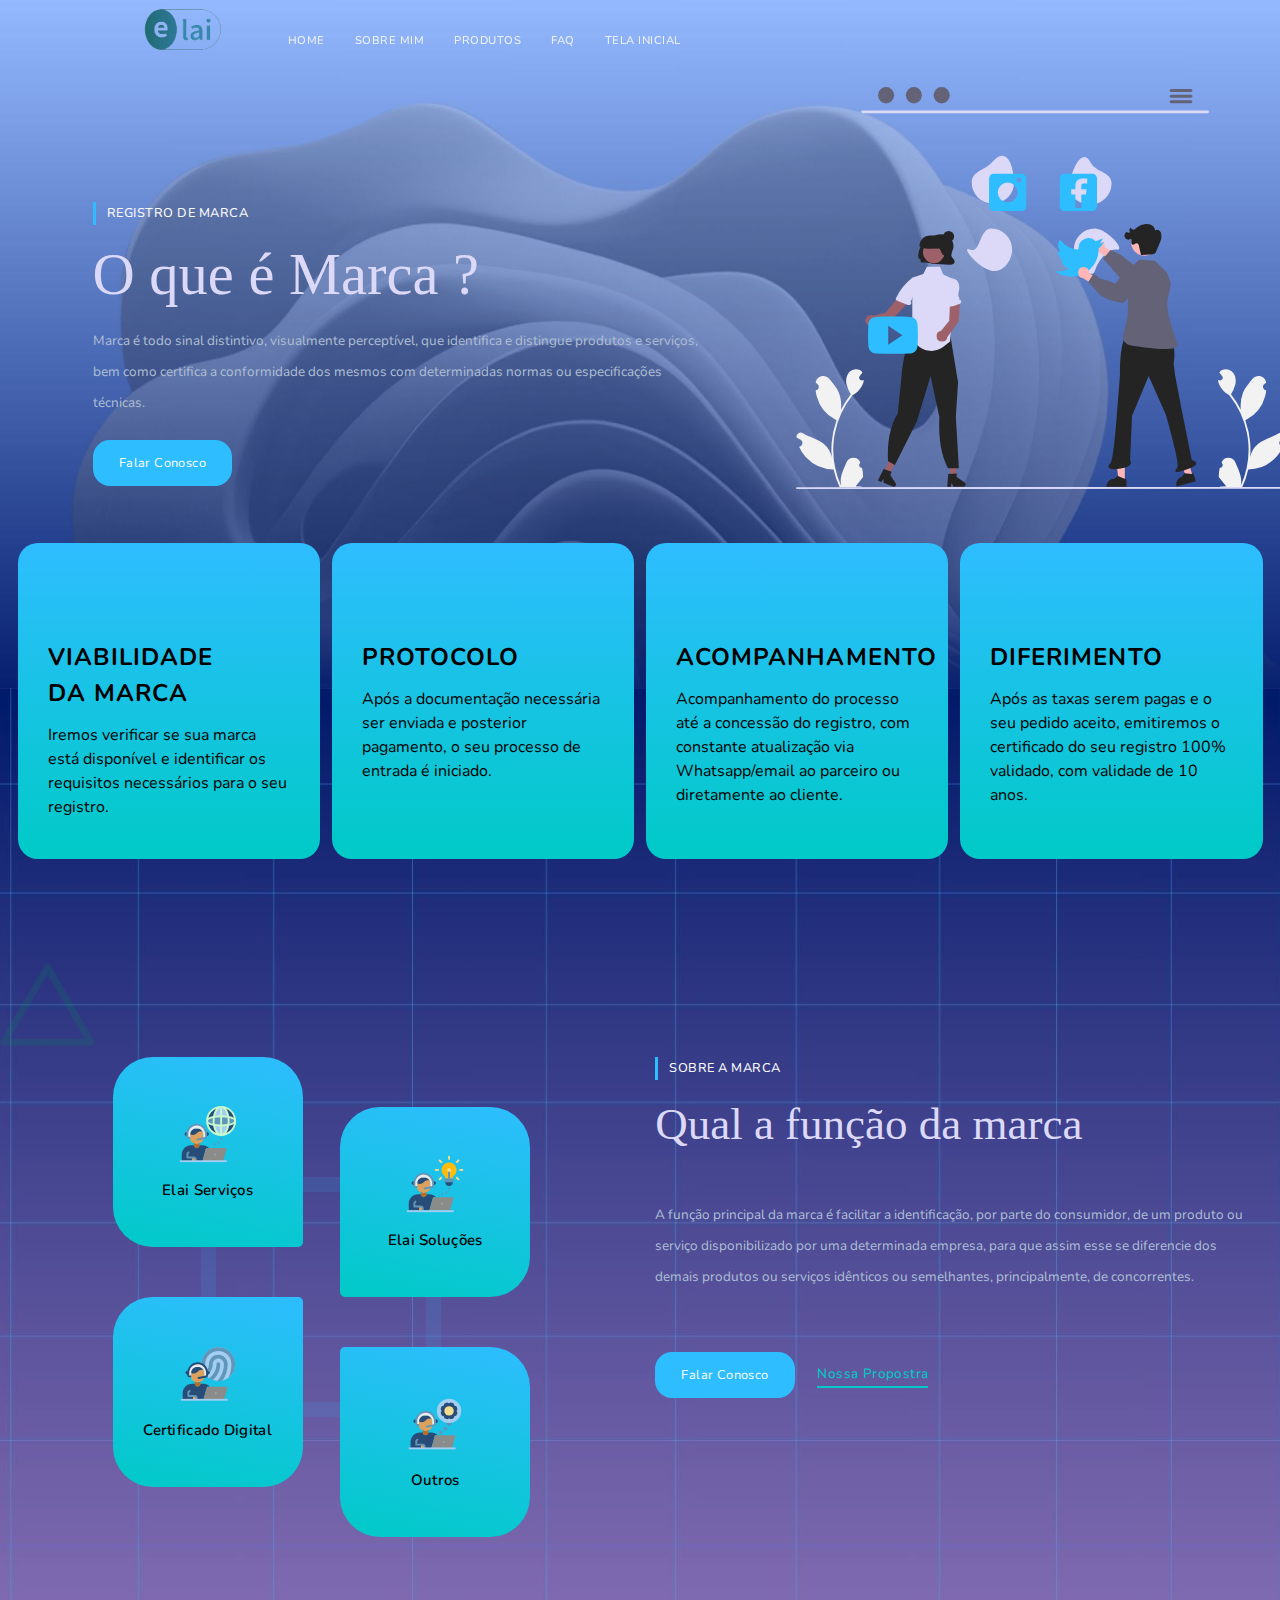
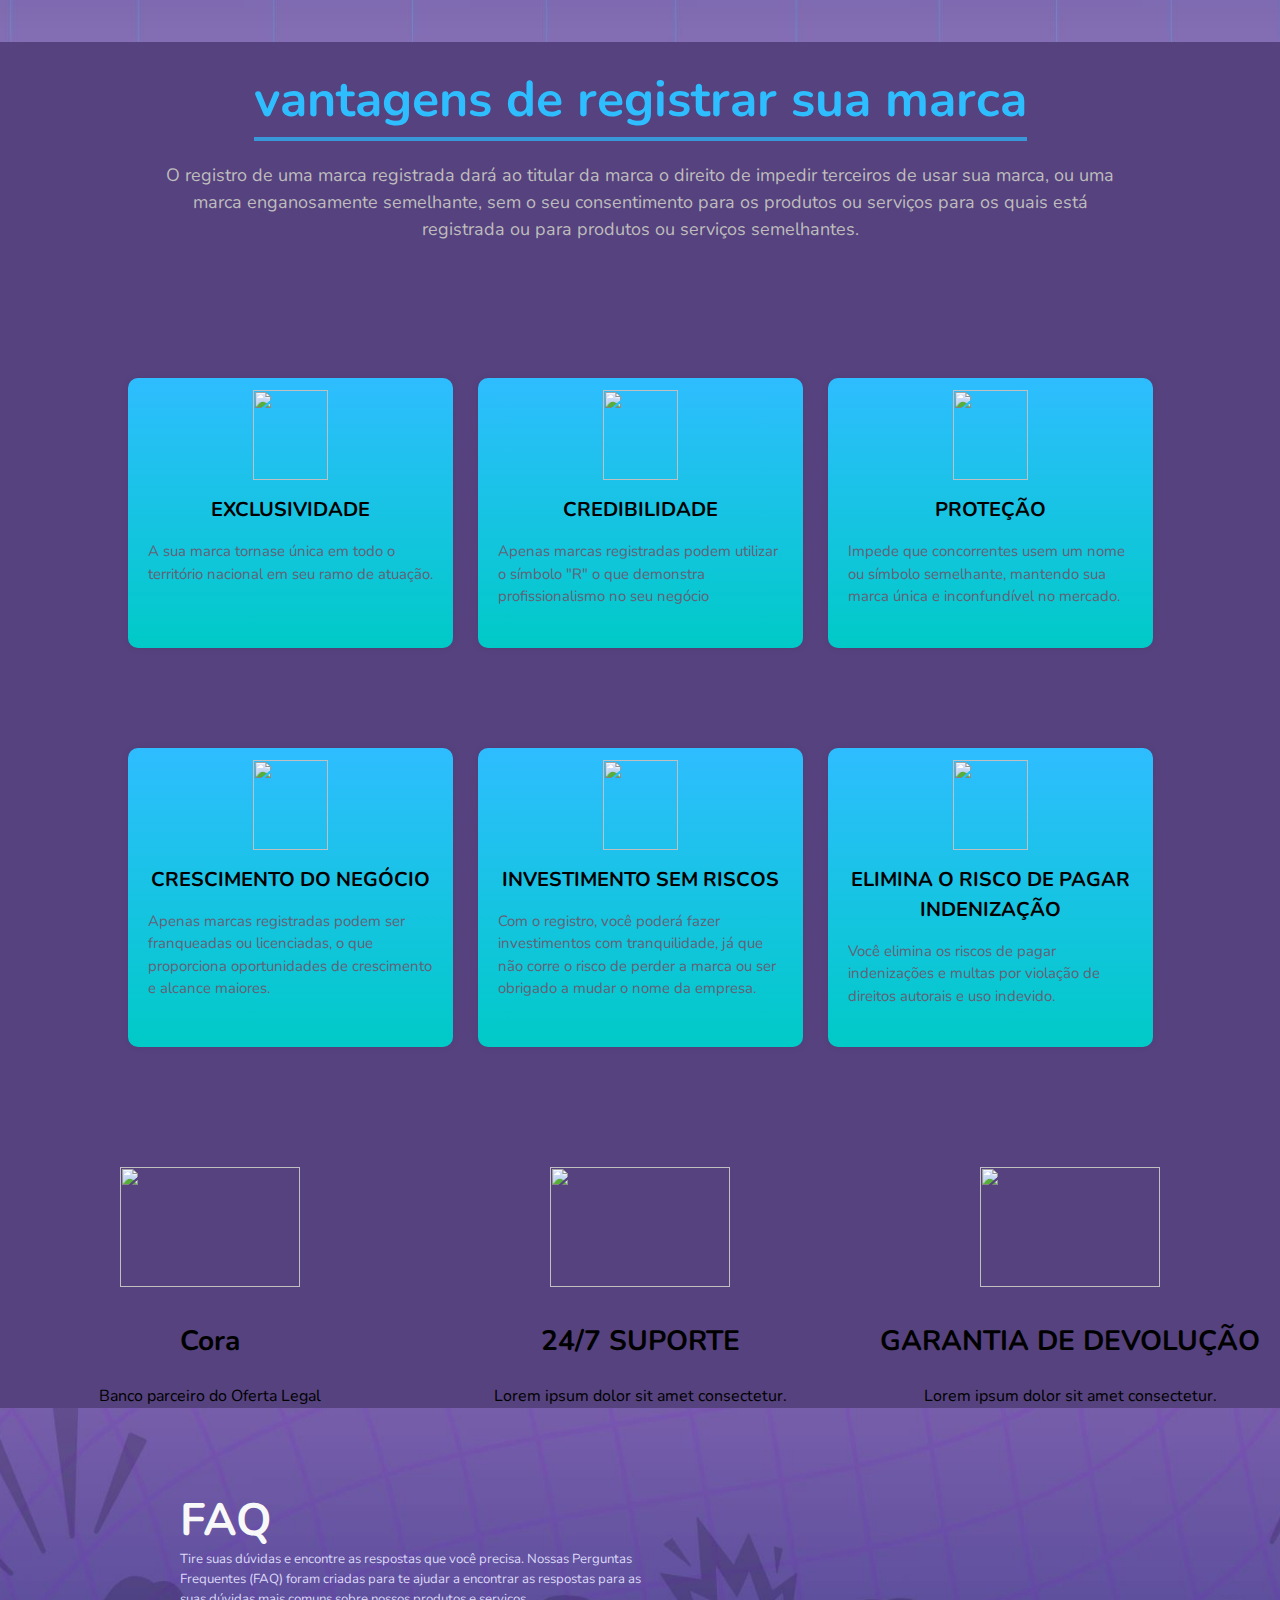
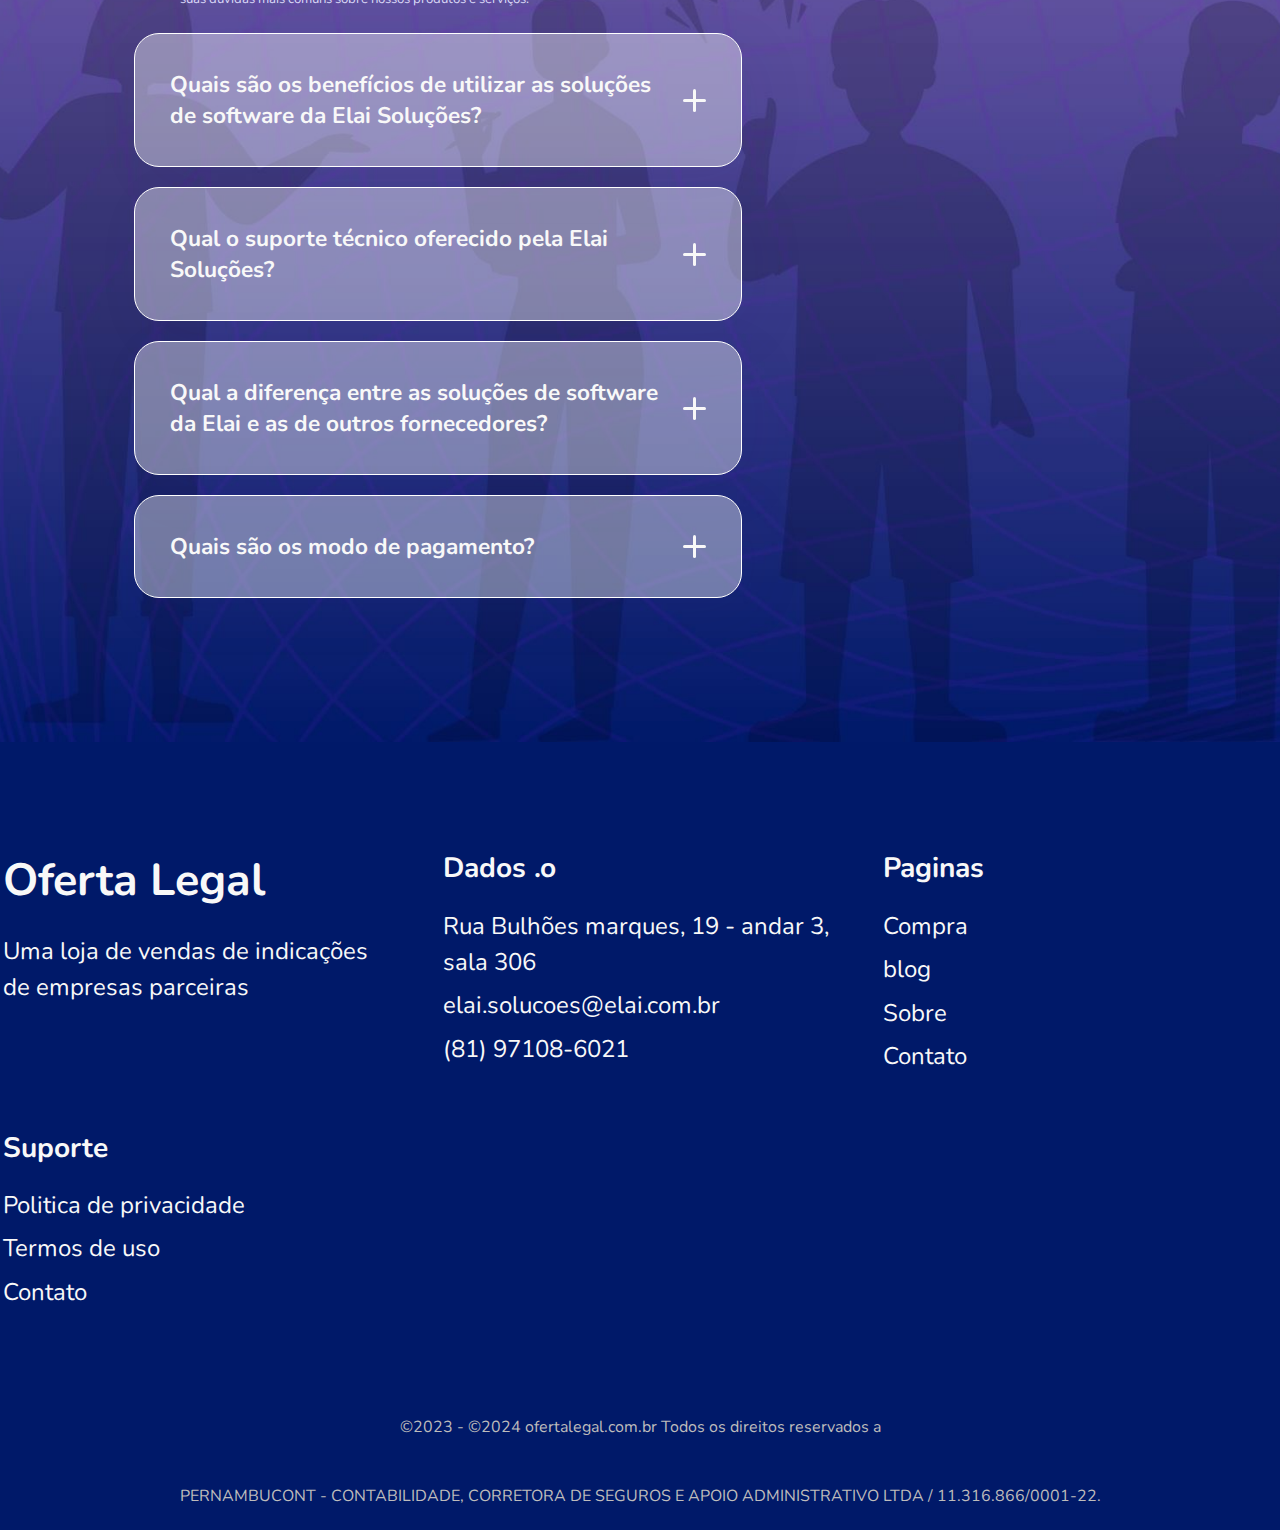
==== page/registroDeMarca.html @ df59f490 "atualizada dia 26/09/2024" ====
<!DOCTYPE html>
<html lang="en">
<head>
    <meta charset="UTF-8">
    <meta name="viewport" content="width=device-width, initial-scale=1.0">
    <title>elai soluções</title>
    <link rel="stylesheet" href="../css/swiper-bundle.min.css">
    <link rel="stylesheet" href="../css/styleGeralService.css">
    <link rel="stylesheet" href="../css/style.css">
    <script src="https://unpkg.com/scrollreveal@4.0.0/dist/scrollreveal.min.js"></script>
    <link rel="stylesheet" href="https://cdn.jsdelivr.net/npm/bootstrap-icons@1.11.3/font/bootstrap-icons.min.css">
</head>
<body>
    <div class="overlay"></div>
    <header id="header">
        <nav class="container-header">
            <a href="#">
                <img src="../img/logo/Elai.png" alt="" width="90px">
                </a>
            <div class="links">
                <ul class="menu">
                    <li>
                        <a href="#home" class="nav-link tracking-in-contract-bck">home</a>
                    </li>
                    <li>
                        <a href="#about" class="nav-link tracking-in-contract-bck">Sobre mim</a>
                    </li>
                    <li>
                        <a href="#produto" class="nav-link tracking-in-contract-bck">Produtos</a>
                    </li>
                    <li>
                        <a href="#faq" class="nav-link tracking-in-contract-bck">FAQ</a>
                    </li>
                    <li>
                        <a href="index.html" class="nav-link tracking-in-contract-bck">Tela inicial</a>
                    </li>
                    <!--<li>-->
                    <!--    <a href="#contact" class="nav-link tracking-in-contract-bck">Contato</a>-->
                    <!--</li>-->
                    <!--<li>-->
                    <!--    <a href="#subscription" class="nav-link tracking-in-contract-bck">Destaque</a>-->
                    <!--</li>-->
                    <!--<li>-->
                    <!--    <a href="#team" class="nav-link tracking-in-contract-bck">Nosso Time</a>-->
                    <!--</li>-->
                </ul>
            </div>
            <!-- <a href="#" class="logo-portifolio" id="logo2">Portifolio <span>Web</span></a>            -->
            <div class="hamburger">
                <div class="bar"></div>
                <div class="bar"></div>
            </div>
        </nav>
    </header>
    <!--home-->
    <section class="showcase-area" id="home">
        <div class="container-home">
            <div class="showcase-info" style="visibility: visible;">
                <h3 class="sub-heading">Registro de marca</h3>
                <h1 class="heading">O que é Marca ?</h1>
                    <p class="text">Marca é todo sinal distintivo, visualmente
                        perceptível, que identifica e distingue
                        produtos e serviços, bem como certifica a
                        conformidade dos mesmos com determinadas
                        normas ou especificações técnicas.
                    </p>
                <div class="cta">
                    <a href="ivici.com.br" class="btn">falar conosco</a>
                </div>    
            </div>
            <div class="showcase-image mark" style="visibility: visible;">
                <img src="../img/_svg/inicio-registrodemarca.svg" alt="">
            </div>
        </div>
    </section>
    <div class="bg">
        <!-- cards -->
        <section class="feature" id="home">
            <div class="container-general">
                <div class="flex">
                    <div class="header-card aos-init aos-animate" data-aos="fade-up">
                        <div>
                            <figure>
                                <img src="./img2/Images/icon/feature1.png" alt="">
                            </figure>
                            <h4>viabilidade da marca</h4>
                            <p>Iremos verificar se sua marca está disponível e
                                identificar os requisitos necessários para o seu
                                registro.
                            </p>
                        </div>
                    </div>
                    <div class="header-card aos-init aos-animate" data-aos="fade-down">
                        <div>
                            <figure>
                                <img class="figure_img1" src="./img2/Images/icon/feature2.png" alt="">
                            </figure>
                            <h4>Protocolo</h4>
                            <p>Após a documentação necessária ser enviada e
                                posterior pagamento, o seu processo de entrada é
                                iniciado.
                            </p>
                        </div>
                    </div>
                    <div class="header-card aos-init aos-animate" data-aos="fade-up">
                        <div>
                            <figure>
                                <img src="./img2/Images/icon/feature3.png" alt="">
                            </figure>
                            <h4>Acompanhamento</h4>
                            <p>Acompanhamento do processo até a concessão
                                do registro, com constante atualização via
                                Whatsapp/email ao parceiro ou diretamente ao
                                cliente.                                
                            </p>
                        </div>
                    </div>
                    <div class="header-card aos-init aos-animate" data-aos="fade-down">
                        <div>
                            <figure>
                                <img src="./img2/Images/icon/feature4.png" alt="">
                            </figure>
                            <h4>Diferimento</h4>
                            <p>Após as taxas serem pagas e o seu pedido aceito,
                                emitiremos o certificado do seu registro 100%
                                validado, com validade de 10 anos.
                            </p>
                        </div>
                    </div>
                </div>
            </div>
         </section>
        <!--About-->
        <section class="about-produto section" id="about">
            <img src="../img/background/triangle.png" class="shape triangle" alt="">
            <div class="container">
                <div class="about-grid">
                    <div class="about-card">
                        <img src="../img/_svg/elaiServices3.svg" class="icon" alt="">
                        
                        <h3>Elai Serviços</h3>
                    </div>
                    <div class="about-card">
    
                        <img src="../img/_svg/ElaiSolucoes.svg" class="icon" alt="">
                        <h3>Elai Soluções</h3>
                    </div>
                    <div class="about-card">
                        <img src="../img/_svg/certificadoDigital.svg" class="icon" alt="">
                        <h3>Certificado Digital</h3>
                    </div>
                    <div class="about-card">
                        <img src="../img/_svg/Outros.svg" class="icon" alt="">
                        <h3>Outros</h3>
                    </div>
                </div>
                <div class="about-info">
                    <h3 class="sub-heading">Sobre a Marca</h3>
                    <h1 class="heading">Qual a função da marca</h1>
                    <p class="text">A função principal da marca é facilitar a
                        identificação, por parte do consumidor, de um
                        produto ou serviço disponibilizado por uma
                        determinada empresa, para que assim esse se
                        diferencie dos demais produtos ou serviços
                        idênticos ou semelhantes, principalmente, de
                        concorrentes.
                    </p>
                    <div class="cta">
                        <a href="ivici.com.br" class="btn">falar conosco</a>
                        <a href="./assents/contratoVMPE.jpeg" download="" class="btn secondary-btn">Nossa propostra</a>
                    </div>  
                </div>
                </div>
        </section>
    </div>
    <section class="services" id="services">
        <div class="container-services">
            <div class="about-text">
                <h1>vantagens de registrar sua marca</h1>
                <p>O registro de uma marca registrada dará ao titular da marca 
                    o direito de impedir terceiros de usar sua marca, ou uma marca enganosamente semelhante,
                     sem o seu consentimento para os produtos ou serviços 
                     para os quais está registrada ou para produtos ou serviços semelhantes.
                </p>
            </div>
            <div class="gallery">
                <div class="card">
                    
                    <div class="card-content">
                        <img src="./img/chart-line.svg" alt="">
                        <h1>EXCLUSIVIDADE</h1>
                        <p>A sua marca tornase única em todo o
                            território nacional
                            em seu ramo de
                            atuação.
                        </p>
                    </div>
                </div>
                <div class="card">
                    <div class="card-content">
                        <img src="./img/bag.svg" alt="">
                        <h1>CREDIBILIDADE</h1>
                        <p>Apenas marcas
                            registradas podem
                            utilizar o símbolo "R"
                            o que demonstra
                            profissionalismo
                            no seu negócio
                        </p>
                    </div>
                </div>
                <div class="card">
                    <div class="card-content">
                        <img src="./img/book-open.svg" alt="">
                        <h1>PROTEÇÃO</h1>
                        <p>Impede que
                            concorrentes usem
                            um nome ou símbolo
                            semelhante,
                            mantendo sua
                            marca única e
                            inconfundível no
                            mercado.
                        </p>
                    </div>
                </div>
                <div class="card">
                    <div class="card-content">
                        <img src="./img/android.svg" alt="">
                        <h1>CRESCIMENTO DO
                            NEGÓCIO</h1>
                        <p>Apenas marcas
                            registradas podem
                            ser franqueadas ou
                            licenciadas, o que
                            proporciona
                            oportunidades de
                            crescimento e
                            alcance maiores.                            
                        </p>
                    </div>
                </div>
                <div class="card">
                    <div class="card-content">
                        <img src="./img/calculator.svg" alt="">
                        <h1>INVESTIMENTO
                            SEM RISCOS</h1>
                        <p>Com o registro, você
                            poderá fazer
                            investimentos com
                            tranquilidade, já que
                            não corre o risco de
                            perder a marca ou
                            ser obrigado a
                            mudar o nome da
                            empresa.
                        </p>
                    </div>
                </div>
                <div class="card">
                    <div class="card-content">
                        <img src="./img/chart-line.svg" alt="">
                        <h1>ELIMINA O RISCO DE
                            PAGAR INDENIZAÇÃO</h1>
                        <p>Você elimina os
                            riscos de pagar
                            indenizações e
                            multas por violação
                            de direitos autorais
                            e uso indevido.
                        </p>
                    </div>
                </div>
            </div>
        </div>
    </section>
    <section class="information">
        <div class="container information_container" style="visibility: visible;">
            <div class="information">
              <img src="public/img/cora2.png" alt="" class="information_img">
              <h3 class="information_title">Cora</h3>
              <p class="information_p">Banco parceiro do Oferta Legal</p>
            </div>
            <div class="information">
              <img src="public/img/svg/suporte.svg" alt="" class="information_img">
              <h3 class="information_title">24/7 SUPORTE</h3>
              <p class="information_p">Lorem ipsum dolor sit amet consectetur.</p>
            </div>
            <div class="information">
              <img src="public/img/svg/devolucao.svg" alt="" class="information_img">
              <h3 class="information_title">GARANTIA DE DEVOLUÇÃO</h3>
              <p class="information_p">Lorem ipsum dolor sit amet consectetur.</p>
            </div>
        </div>
    </section>
    <!-- faq -->
    <section id="faq">
        <!-- Heading -->
        <div class="faq-heading">
            <h3>FAQ</h3>  
                <p>Tire suas dúvidas e encontre as respostas que você precisa.
                Nossas Perguntas Frequentes (FAQ) foram criadas para te ajudar a 
                encontrar as respostas para as suas dúvidas mais comuns sobre nossos produtos e serviços.
            </p>
        </div>
        <!-- Container -->
        <div class="faq-content">
            <!-- faq -->
            <div class="faq-box-container">
                <div class="faq-box">
                    <div class="faq-box-question">
                            <h4> Quais são os benefícios de utilizar as soluções de software da Elai Soluções?</h4>
                            <span class="faq-box-icon"></span>
                    </div>
                    <div class="faq-box-answer">
                        <p>As soluções da Elai Soluções oferecem diversos benefícios para as empresas, como:<br>
                        <strong>Redução de custos: </strong>Economia de recursos e otimização do uso de materiais.<br>
                        <strong>Aumento da eficiência: </strong>Melhora no desempenho e na produtividade da equipe.<br>
                        <strong>Melhoria da experiência do cliente: </strong>Atendimento mais rápido e personalizado.
                        </p>
                    </div>
                </div>
                <div class="faq-box">
                    <div class="faq-box-question">
                            <h4>Qual o suporte técnico oferecido pela Elai Soluções?</h4>
                            <span class="faq-box-icon"></span>
                    </div>
                    <div class="faq-box-answer">
                        <p>A Elai Soluções oferece suporte técnico completo aos seus clientes, incluindo: <br>
                        <strong>Atendimento personalizado: </strong>Nossa equipe está à disposição para tirar
                        suas dúvidas<br>
                        <strong>Atualizações: </strong>Mantemos nossos atualizamos com as 
                        últimas tecnologias e correções de bugs.<br>
                        <strong>Treinamento: </strong>Oferecemos treinamentos a sua equipe para utilizar as 
                        soluções de forma eficiente.
                        </p>
                        <!-- <strong></strong>Manutenção preventiva: Realizamos manutenções periódicas para garantir o bom funcionamento das soluções. -->
                    </div>
                </div>
                <div class="faq-box">
                    <div class="faq-box-question">
                            <h4> Qual a diferença entre as soluções de software da Elai e as de outros fornecedores?</h4>
                            <span class="faq-box-icon"></span>
                    </div>
                    <div class="faq-box-answer">
                        <p>A Elai Soluções se destaca por oferecer soluções personalizadas
                        e altamente adaptáveis às necessidades específicas de cada cliente. 
                        Nossas soluções são desenvolvidas com base em tecnologias 
                        de ponta e com foco na experiência do usuário.
                        </p>
                    </div>
                </div>
                <div class="faq-box">
                    <div class="faq-box-question">
                            <h4>Quais são os modo de pagamento?</h4>
                            <span class="faq-box-icon"></span>
                    </div>
                    <div class="faq-box-answer">
                        <p>As seguintes opções de pagamento seguras e confiáveis estão disponíveis para sua conveniência: <br>
                        <strong>Pix: </strong>Pague com praticidade e segurança imediatamente. <br>
                        <strong>Boleto: </strong>Imprima o boleto e pague em qualquer banco ou casa lotérica. <br>
                        <strong>Cartão de crédito: </strong>Use os cartões para pagar suas compras
                        em até doze vezes.
                        </p>
                    </div>
                </div>
            </div>
            <div class="faq-img">
                <img alt="" src="./img/about/faq.svg">
            </div>
        </div>
    </section>
    <!-- footer -->
    <footer class="footer">
        <div class="container footer_container">
            <div class="footer_item">
            <a href="#" class="footer_logo">Oferta Legal</a>
            <div class="footer_p">
                Uma loja de vendas de indicações de empresas parceiras
            </div>
            </div>
            <div class="footer_item">
            <h3 class="footer_item_titl">Dados .o</h3>
            <ul class="footer_list">
                <li class="li footer_list_item">Rua Bulhões marques, 19 - andar 3, sala 306</li>
                <li class="li footer_list_item">elai.solucoes@elai.com.br</li>
                <li class="li footer_list_item">(81) 97108-6021</li>
            </ul>
            </div>
            <div class="footer_item">
            <h3 class="footer_item_titl">Paginas</h3>
            <ul class="footer_list">
                <li class="li footer_list_item">Compra</li>
                <li class="li footer_list_item">blog</li>
                <li class="li footer_list_item">Sobre</li>
                <li class="li footer_list_item">Contato</li>
            </ul>
            </div>
            <div class="footer_item">
            <h3 class="footer_item_titl">Suporte</h3>
            <ul class="footer_list">
                <li class="li footer_list_item">Politica de privacidade</li>
                <li class="li footer_list_item">Termos de uso</li>
                <li class="li footer_list_item">Contato</li>
            </ul>
            </div>
        </div>
        <div class="footer_bottom">
            <div class="container footer_bottom_container">
            <p class="footer_copy">
            &copy;2023 - &copy;2024 ofertalegal.com.br Todos os direitos reservados a
            </p>
            <p class="footer_copy">
            PERNAMBUCONT - CONTABILIDADE, CORRETORA DE SEGUROS E APOIO ADMINISTRATIVO LTDA / 11.316.866/0001-22.
            </p>
            </div>
        </div>
    </footer>
    <script src="https://cdnjs.cloudflare.com/ajax/libs/mixitup/3.3.1/mixitup.min.js"></script>
    <script src="https://cdnjs.cloudflare.com/ajax/libs/mixitup/3.3.1/mixitup.js"></script>
    <script src="../js/swiper-bundle.min.js"></script>
    <script src="../js/script.js"></script>
</body>
</html>
---- css/styleGeralService.css ----
/*-----------Showcase Area styling----------- */

.showcase-area{
    background-image: url("../img/background/3.1.jpg");
    background-size: cover;
    background-position: cover;
    background-repeat: no-repeat;
    /* display:grid;
    grid-template-columns: 1fr 1fr; */
}
.container-home{
    max-width: 75rem;
    margin: 0 auto;
    padding: 0rem 1rem;
}
.showcase-area {
    padding: 44px 0;
    width: 100%;
    overflow: hidden;
    position: relative;
}

.showcase-area .container-home{
    display: grid;
    grid-template-columns: 1fr 490px;
    height: calc(100vh - 120px);
    height: 600px;
    align-items: center;
}

.showcase-area .sub-heading{
    margin-bottom: 0.8rem;
}

.showcase-area .heading{
    font-size: 3.9rem;
}

.showcase-area .text{
    margin: 0.8rem 0;
}

.showcase-image{
   position: relative;
    width: 100%;
    min-height: calc(100% + 120px);
    margin-top: -200px;
}
.showcase-image.mark{
    min-height: calc(100% + 0px) !important;
    margin-top: -310px !important;
}
.showcase-image img{
    position: absolute;
    align-items: center;
    width: 100%;
    bottom: 0;
    left: 70%;
    transform: translateX(-50%);
}
/* <!-- ===== 1.3 Card section ===== --> */
.container-general {
    position: relative;
    max-width: 85rem;
    width: 100%;
    margin: 0 auto;
    padding: 0 1rem;
}
.feature{
    /* background-color: #001969; */
    margin-bottom: -1px;
    position: relative;
}
.feature .flex{
    --bs-gutter-x: 1.5rem;
    --bs-gutter-y: 0;
    display: flex;
    margin-top: calc(-1 * var(--bs-gutter-y));
    margin-right: calc(-.5 * var(--bs-gutter-x));
}
.header-card{
    margin-top: -145px;
    display: flex;
    flex: 0 0 auto;
    width: 25%;
    padding-right: calc(var(--bs-gutter-x) * .5);
    padding-left: calc(var(--bs-gutter-y) * .5);
}
.header-card div{
    border-radius: 20px;
    background: linear-gradient(0deg, var(--main-color-1) 0%, var(--main-color-2) 100%);
    color: var(--white-color);
    padding: 40px 30px;
    transition: all 0.4s ease;
}
.header-card div:hover{
    transform: scale(1.05);
    transition: all 0.4s ease;
}

.header-card .figure_img1{
    width: 53px;
}
.header-card img{
    width: 60px;
}
.header-card h4{
    width: 146px;
    letter-spacing: 1.1px;
    text-transform: uppercase;
    margin: 20px 0 12px 0;
}
 /*-----------About Section styling----------- */
.btn.secondary-btn{
    position: relative;
    background-color: transparent;
    color: var(--main-color-1);
    font-weight: 500;
    font-size:0.9rem;
    letter-spacing:  0.4px;
    border-bottom: 2.5px solid var(--main-color-1);
    border-radius: 0px;
    padding: 0.15rem 0;
    min-width: revert;
}
.btn.secondary-btn:hover{
    background: transparent !important;
}

.btn.secondary-btn::before{
    content: "";
    position: absolute;
    width: 0%;
    height: 2.5px;
    bottom: -2.5px;
    left: 0;
    background-color: var(--main-color-2);
    transition: 0.3s ease-in-out;
}

.btn.secondary-btn:hover::before{
    width: 100%;
}
.about-produto .container{
    display: grid;
    grid-template-columns: 1.05fr 1fr;
}
.about-produto .text {
    margin: 3rem 0 4rem;
}

.about-grid{
    display:grid;
    grid-template-columns: 190px 190px;
    grid-template-rows: 190px 190px;
    justify-content: center;
    column-gap: 2.5rem;
    row-gap: 100px;
    margin-right: 2rem;
    position: relative;
}
.about-card{
    /* background: linear-gradient(0deg, var(--main-color-1) 0%, var(--main-color-2) 100%); */
    background: linear-gradient(11deg, var(--main-color-1) 0.01%, var(--main-color-2) 100%);
    width: 100%;
    height: 100%;
    display: flex;
    flex-direction: column;
    align-items: center;
    justify-content: center;
    cursor: pointer;
    transition: 0.5s transform, 0.3s background-color;
    z-index: 2;
}

.about-card:nth-child(1){
    border-radius: 40px 40px 5px 40px;
}
.about-card:nth-child(2){
    margin-top: 50px;
    border-radius: 40px 40px 40px 5px;
}

.about-card:nth-child(3){
    margin-top: -50px;
    border-radius: 40px 5px 40px 40px;
}

.about-card:nth-child(4){
    border-radius: 5px 40px 40px 40px;
}

.about-card .icon{
    width: 60px;
    height:60px;
}

.about-card h3{
    color: var(--heading-color);
    font-weight: 600;
    font-size: 1rem;
    margin-top: 1rem;
    letter-spacing: 0.3px;
    transition:0.3s color;
}

.about-card:hover{
    transform: scale(1.1) ;
}

.about-grid::before{
    content: "";
    position: absolute;
    width: 210px;
    height: 210px;
    top: 50%;
    left: 50%;
    transform: translate(-50%, -50%) ;
    border: 15px solid var(--main-color-2);
    z-index: 1;
    opacity: 0.12;
}

.about .triangle{
    position: absolute;
    left: 90%;
    top: 27%;
    transform: translate(-50%,-50%);
}
/* produtos */

.container-product {
  max-width: 74rem;
  margin: 0 auto;
  padding: 0rem 1rem;
}
.portfolio-header{
  display: flex;
  align-items: flex-end;
  justify-content: space-between;
  margin-bottom: 4rem;
}

.portfolio-title{
  padding-bottom: 1rem;
}
.sub-heading.Portifolio{
  color: var(--colo-white-3);
}
.heading.Portifolio{
  color: var(--nav-after-color);
}
.filter-btn-servico{
  display: inline-block;
  color: var(--colo-white-3);
  background: none;
  outline: none;
  border: none;
  cursor: pointer;
  font-size: 0.85rem;
  font-weight: 600;
  letter-spacing: 0.4px;
  margin-left: 1.3rem;
  font-family: inherit;
  text-transform: uppercase;
  transition:0.3s color;
}

.filter-btn-servico.mixitup-control-active{
  color: var(--main-color-2);
}

.section_category_p {
  border-left: 1rem solid var(--main-color-1);
  padding-left: 1.5rem;
  margin-bottom: 1.5rem;
  color: var(--main-color-2);
  font-size: 1.3rem;
}
.section_header {
  display: flex;
  align-items: flex-end;
  margin-bottom: 4rem;
}
.section_title {
  color: var(--main-color-dark-1) !important;
  margin-right: 2rem;
  font-size: 2.6rem;
}
.card_rating_numbers{
    color: var(--main-color-dark-2);
}
#demo {
  font-size: 1.8rem;
}
.products {
  width: 100%;
  display: grid;
  grid-template-columns: repeat(auto-fit, minmax(14rem, 1fr));
  grid-gap: 2rem;
}
/* cards */
.card_container{
  background: var(--main-color-dark-1);
  padding: 1.5rem 1.5rem 0 1.5rem;
  border: 2px solid transparent;
  border-radius: 1rem;
  transition: .4s ease;
  cursor: pointer;
}
.card {
  display: block;
  margin-bottom: 5rem;
}
.card_top {
  width: 100%;
  height: 14rem;
  position: relative;
}
.card_img {
  width: 100%;
  height: 100%;
  background: var(--main-color-dark-2);
    border-radius: 1rem;
}
.card_tag {
    position: absolute;
    top: 1rem;
    left: 1rem;
    z-index: 9;
    background-color: var(--main-color-11);
    padding: 0.4rem 1rem;
    font-size: 1.2rem;
    font-weight: 600;
    color: var(--main-color-dark-1);
    border-radius: 0.5rem;
}
.card_top_icons {
  position: absolute;
  z-index: 9;
  top: 1rem;
  right: 1rem;
}
.card_top_icon {
  width: 3.4rem;
  height: 3.4rem;
  padding: 1rem;
  background-color: var(--main-color-dark-1);
  border-radius: 10rem;
}

.card_top_icon:hover{
  background-color: var(--main-color-2);
  color: var(--main-color-dark-1);
}
.card_body {
  margin-top: 1rem;
  text-align: left;
}
.card_title {
  color: var(--colo-white-3);
  font-size: 1.4rem;
  margin-bottom: 0px;
  width: 14rem;
  aspect-ratio: 1 / 0.45;
}
.card#elai-impostograma .card_title{
  font-size: 1.5rem !important; 
}
.card#elai-geoloca .card_title{
  font-size: 1.5rem !important; 
}
.card_price {
  color: var(--main-color-2);
  margin-bottom: 1rem;
}
.card_ratings {
  display: flex;
}
.add_to_cart {
  padding: .8rem 4.5rem;
    /* margin: .5rem; */
    background: var(--main-color-2);
    color: var(--main-color-dark-1);
    cursor: pointer;
    border-radius: 4px;
    border: none;
    outline: none;
    margin-top: 2rem;
}
.card_stars {
  margin-right: 1rem;
}
.container_btn {
  width: 100%;
  text-align: center;
}
.container_btn_a {
  background-color: var(--main-color-2);
  color: var(--main-color-dark-1);
  padding: 1rem 2rem;
  border-radius: 0.5rem;
  font-size: 1rem;
}
.w-6{
  width: 2rem;
  height: 2rem;
}

/*-------------Style Services---------------*/
.services{
    background-color: #55427e;
}
.container-services {
    position: relative;
    width: 100%;
    max-width: 75rem;
    padding: 0 1.5rem;
    margin: 0 auto;
}
.gallery{
    display: flex;
    justify-content: center;
    flex-wrap: wrap;
    gap: 25px;
    margin-top: 100px;
}
.card{
    width: 325px;
    background: linear-gradient(0deg, var(--main-color-1) 0%, var(--main-color-2) 100%);
    border-radius: 10px;
    box-shadow: 0 0 10px rgba(0,0,0,0.05);
    overflow: hidden;
    /* transition: transform 0.6s ease; */
}
.card.hide{
    display: none;
}
.card:hover{
    transform: translateY(-20px);
}
.card img{
    display: flex;
    width: 5rem;
    height: 10vh;
    margin: 0 auto;
    object-fit: cover;
}
.card-content{
    padding: 12px 20px 20px 20px;
}
.card-content h1{
    text-align: center;
    margin-top: 1rem;
    margin-bottom: 1rem;
    font-size: 20px;
}
.card-content p{
    font-size: 15px;
    color: var(--main-color-dark-1);
    margin-bottom: 20px;
}

.information{
    background: #55427e;
}
.information_container {
    width: 100%;
    display: grid;
    grid-template-columns: repeat(auto-fit, minmax(22rem, 1fr));
    grid-gap: 3rem;
    padding-top: 3rem !important;
  }
  .information {
    text-align: center;
  }
  .information img{
      width: 12rem;
      height: 8rem;
  }
  .information_title {
    margin: 1.5rem 0rem;
  }
 /*----------- 1000px Screens ----------- */

@media (max-width: 1000px) {
    .sub-heading{
        font-size: 0.75rem;
    }
    .heading{
        font-size: 2rem;
    }
    .showcase-area .heading {
        font-size: 2.7rem;
    }
     .text{
        font-size: 0.84rem;
        margin: 1.3rem 0;
    }
    .btn{
        padding: 0.8rem 1.6rem;
        font-size: 0.8rem;
        border-radius: 15px;
        min-width: 100px;
    }
    .showcase-area{
        padding: 100px 0;
    }

    .showcase-area .container-home{
        grid-template-columns: 1fr 400px;
        height: 450px;
    }
}

@media (max-width: 768px) {
    .triangle{
        width: 70px;
    }

    .dots{
        width: 65px;
    }

    .square{
        width: 55px;
    }
    .showcase-area .container-home{
        grid-template-columns:1fr;
        height:revert;
        justify-content:center;
        row-gap: 1rem;
    }
    
    .showcase-image{
        min-height:revert;
        height:100vw;
        max-height: 450px;
        max-width:450px;
        margin-top:0px;
        border-radius:40px;
    }
    
    .showcase-info{
        width:100%;
        margin-top:1rem;
    }
    
    .showcase-area .text{
        margin:0.2rem 0;
    }
    
    .showcase-area .circle {
        width:120px;
    }
    
    .showcase-area .square {
        left:80%;
        top:20%;
    }
    .about .container {
        grid-template-columns:1fr;
    }
    
    .about-grid{
          order:3; 
    }
    
    .heading br {
        display:none;
    }
    .about-produto .container {
        grid-template-columns: 1fr;
    }

    .about .text{
        margin:1rem 0 1.5rem;
    }
    
    .about-grid{
        grid-template-columns: 110px 110px;
        grid-template-rows: 110px 110px;
        margin:2.5rem 0 0 0;
        column-gap:2rem;
        row-gap:80px;
    }
    
    .icon{
        width:50px;
    }
    
    .about-card h3{
        font-size:0.8rem;
        margin-top:0.5rem;
    }
    .about-grid::before{
        width:150px;
        height:150px;
        border-width:10px;
    }
    
    .portfolio-title{
        padding-bottom:0;
    }
    
}

@media (max-width:500px) {
    .showcase-area .square {
        display:none;
    }
    
    .showcase-area .container-home{
        row-gap:4.5rem;
    }
    
    .showcase-area .heading{
        font-size:2.4rem;
    }
    .showcase-image img {
        left:50%;
    }
    .portfolio-header{
        flex-direction:column;
        justify-content:center;
        align-items:center;
    }
    
    .portfolio-title{
        display:flex;
        flex-direction:column;
        align-items:center;
    }
    
    .filter-btns{
        margin-top:1rem;
    }
}
---- css/style.css ----
@import url("https://fonts.googleapis.com/css2?family=Nunito:wght@300;400;500;600;700;800&family=Tilt+Neon&display=swap");
:root{
    --main-color-1: rgb(0, 202, 199);
  --main-color-2: rgb(46, 189, 255);
  --colo-primary-card: rgba(46, 189, 255, 0.699);
  --main-color-dark: #242425;
  --main-color-dark-1: #636277;
  --main-color-dark-2: #bebcbc;
  --bg-body:#ececf0;
  --bg-body-2: #e0e7e7;
  --bg-color-2: #e6efef;
  --bg-color-3: #dbd9f7;
  --colo-white-3: #f8f8f8;
  --nav-after-color: rgb(212 233 255);
  --text-color: #aebfd4;
}
@property --gradient-angle {
  syntax: "<angle>";
  initial-value: 0deg;
  inherits: false;
}

* {
  padding: 0;
  margin: 0;
  box-sizing: border-box;
  font-family: "Nunito", sans-serif;
}

html {
  font-size: 15px;
  scroll-behavior: smooth;
}
a {
  text-decoration: none;
}
ul {
  list-style: none;
}
p{
  font-size: 16px;
  color: var(--colo-card);
}
.service_p{
  color:var(--colo-dark-2);
}

::-webkit-scrollbar{
  width: .8rem;
}
::-webkit-scrollbar-track{
  background: var(--bg-color-3);
}
::-webkit-scrollbar-thumb{
background: var(--main-color-1);
}
body {
  background-color: var(--bg-body);
  color: var(--colo-dark-1);
  font-size: 1.6rem;
  line-height: 1.5;
  z-index: 1;
}
/* style geral */
.hamburger {
  display: none;
  padding: 1rem 0;
  height: 12px;
  width: 25px;
  box-sizing: content-box;
  cursor: pointer;
  position: relative;
}
.container{
  position: relative;
  width: 100%;
  max-width: 85rem;
  padding: 0 1rem;
  margin: 0 auto;
}
.section {
  position: relative;
  padding: 7rem 0;
}
.sub-heading{
  color: var(--colo-white-3);
  text-transform: uppercase;
  font-size: 0.85rem;
  letter-spacing: 0.5px;
  border-left: 3px solid  var(--main-color-2);
  padding: 0.13rem 0.75rem;
  margin-bottom: 1rem;
  font-weight: 500;
  transition:0.3s color;
}

.heading{
  color: var(--bg-color-3);
  font-size: 3rem;
  font-family: "Abril Fatface", cursive;
  font-weight: 400;
  line-height: 1.3;
  transition:0.3s color;
}
.hedding-team{
  text-align: center;
  color: var(--main-color-dark-2);
  text-transform: uppercase;
  margin-bottom: 3rem;
  font-size: 4rem;
  margin-top: 2rem;
}
.hedding-team span{
  color: var(--main-color-1);
  text-transform: uppercase;
}
.about-text{
  width: 90%;
  display: flex;
  justify-content: center;
  align-items: center;
  flex-direction: column;
  text-align: center;
  margin: 0 auto;
  padding-top: 20px;
}
.about-text h1{
  font-size: 50px;
  color: var(--main-color-2);
  margin-bottom: 25px;
  position: relative;
}
.about-text h1::after{
  content: "";
  position: absolute;
  width: 100%;
  height: 4px;
  display: block;
  margin: 0 auto;
  background-color: var(--colo-primary-card);
}
.about-text p{
  font-size: 18px;
  color: var(--main-color-dark-2);
  margin-bottom: 35px;
}
.text{
  color: var(--text-color);
  font-size: 0.9rem;
  margin: 2rem 0;
  line-height: 2.3;
  transition:0.3s color;
}
.form-input{
  display:inline-block;
  padding:0.9rem 1.5rem;
  background: var(--bg-color-3);
  border: 2px solid var(--bg-color-3);
  width:100%;
  border-radius:17px;
  font-family:inherit;
  font-size:0.85rem;
  font-weight:500;
  color:var(--main-color-dark-1);
  outline:none;
  transition:0.3s;
}
.form-input::placeholder{
  color:var(--text-color);    
}

.form-input:hover{
  filter:brightness(97%);
}
.form-input:valid,
form-input:focus{
  filter:brightness(100%);
  background:var(--bg-color-1);
  border-color:var(--main-color-1);
}

.triangle{
  width: 95px ;
  opacity: 0.18;
  filter: hue-rotate(260deg);
}

.dots{
  width: 112px;
  filter: hue-rotate(260deg);

}

.square{
  width: 70px;
  filter: hue-rotate(260deg);
  transition:0.3s opacity;
}
.btn {
  display: inline-block;
  padding: 0.9rem 1.75rem;
  border-radius: 17px;
  background-color: var(--main-color-2);
  color: #fff;
  font-size: 0.85rem;
  letter-spacing: 0.4px;
  min-width: 125px;
  text-align: center;
  text-transform: capitalize;
  border: none;
  outline: none;
  font-family: inherit;
  cursor: pointer;
  transition: 0.3s;
}

.btn:hover{
  background-color: var(--main-color-1);
}

.cta{
  margin-top: 1.5rem;
  display: flex;
  align-items: center;
}

.cta .btn{
  margin-right: 1.5rem;
}
/*-------------Style swiper---------------*/
.pagination-card .swiper-pagination-bullet {
  width: 15px !important;
  height: 15px !important;
}
.pagination-card .swiper-horizontal>.swiper-pagination-bullets .swiper-pagination-bullet, .swiper-pagination-horizontal.swiper-pagination-bullets .swiper-pagination-bullet {
  margin: 12px 0px 0px 8px !important;
}
.pagination-card .swiper-horizontal>.swiper-pagination-bullets, .swiper-pagination-bullets.swiper-pagination-horizontal, .swiper-pagination-custom, .swiper-pagination-fraction{
  display: inline-flex;
  justify-content: center;
}
.swiper-button-next, .swiper-button-prev{
  width: 60px !important;
  height: 60px !important;
  backdrop-filter: blur(10px);
  text-shadow: rgba(0, 0, 0, 0.1) 0px 5px 25px;
  box-shadow: rgba(0, 0, 0, 0.2) 0px 5px 25px;
  background: rgba(225, 255, 255, 0.1);
  border-radius: 50% !important;
}
.swiper-button-next:after, .swiper-button-prev:after{
  font-size: 30px !important;
  color: var(--main-color-2);
}
.swiper-pagination-fraction{
  color: var(--main-color-dark-1);
  font-size: 2rem;
}
/*-----------animation style text header----------------*/
.tracking-in-contract-bck {
  -webkit-animation: tracking-in-contract-bck 2s cubic-bezier(0.215, 0.610, 0.355, 1.000) both;
  animation: tracking-in-contract-bck 2s cubic-bezier(0.215, 0.610, 0.355, 1.000) both;
}
@-webkit-keyframes tracking-in-contract-bck {
  0% {
    letter-spacing: 1em;
    -webkit-transform: translateZ(400px);
    transform: translateZ(400px);
    opacity: 0;
  }
  40% {
      opacity: 0.6;
  }
  100% {
      -webkit-transform: translateZ(0);
      transform: translateZ(0);
      opacity: 1;
  }
}
@keyframes tracking-in-contract-bck {
  0% {
      letter-spacing: 1em;
      -webkit-transform: translateZ(400px);
      transform: translateZ(400px);
      opacity: 0;
  }
  40% {
      opacity: 0.6;
  }
  100% {
      -webkit-transform: translateZ(0);
      transform: translateZ(0);
      opacity: 1;
  }
}

/* header */
header{
  position: fixed;
  top:0;
  left: 0;
  width: 100%;
  z-index: 999;
  transition: 0.3s;
}
.container-header {
  position: relative;
  width: 100%;
  max-width: 70rem;
  padding: 0 1.5rem;
  margin: 0 auto;
}
header.active{
  background-color: var(--bg-color-transparent);
  box-shadow: 0 5px 18px 0.1px rgba(0,0,0,0.1);
  backdrop-filter: blur(15px);
}
nav.container-header{
  display: flex;
  align-items: center;
  flex-wrap: wrap;
}

header .logo{
  height: 120px;
  line-height: 120px;
}

header.scrolled .logo{
  height: 80px;
  line-height: 80px;
} 

.links{
  display: flex;
  justify-content: space-between;
  flex:1;
  padding-left: 3rem;
}

header nav{
  justify-content: space-between;
}
.links ul{
  display:flex;
  align-items: center;
  width:100%;
}

.nav-link{
  position: relative;
  display: inline-block;
  margin: 0 1rem;
  text-transform: uppercase;
  font-size: 0.75rem;
  letter-spacing: 0.5px;
  color: var(--colo-white-3);
  font-weight: 500;
  opacity: 0.9;
  transition: 0.3s;
}

.nav-link::after{
  content: "";
  position: absolute;
  width: 0;
  height:10px;
  border-radius: 5px;
  background-color: #9320ff;
  bottom: 0;
  left: 0px;
  z-index: -1;
  opacity: 0;
  transition: 0.3s;
}

.nav-link:hover, .nav-link.active{
  color:#dbd9f7;
}

.nav-link:hover::after, .nav-link.active::after{
  width:100%;
  opacity: 0.2;
}

.toggle-btn{
  color:var(--main-color-1);
  min-width:40px;
  height: 40px;
  background-color: var(--bg-color-2);
  border-radius: 50%;
  display: flex;
  align-items: center;
  justify-content: center;
  font-size: 1.1rem;
  cursor: pointer;
  box-shadow: 0 0 10px rgba(0,0,0,0.05);
  transition: 0.3s;
  margin-right: -6.5rem;
}

.toggle-btn:hover {
  filter: brightness(97%);
}
.hamburger{
  display:none;
  padding: 1rem 0;
  height: 12px;
  width: 25px;
  box-sizing: content-box;
  cursor: pointer;
  position: relative;
}

.hamburger .bar{
  width: 100%;
  height: 2px;
  background-color: var(--main-color-1);
  border-radius: 3px;
  position: absolute;
}

.hamburger .bar:first-child{
  top: 1rem;
  transition:top 0.2s 0.15s, transform 0.3s;
}

.hamburger .bar:last-child{
  bottom: 1rem;
  transition: bottom 0.2s 0.15s, transform 0.3s;
}

body.open .hamburger .bar:first-child{
  top:50%;
  transform:translateY(-50%) rotate(-45deg);
  transition:top 0.2s, transform 0.3s 0.1s;
}

body.open .hamburger .bar:last-child{
  bottom:50%;
  transform:translateY(50%) rotate(45deg);
  transition:bottom 0.2s, transform 0.3s 0.1s;
}
/* SECTION - HOME */

.home {
  display: grid;
  grid-template-columns: 45% 50%;
  place-items: center;
  gap: 50px;
  background-image: url("../img/background/3.1.jpg");
    background-size: cover;
    background-position: cover;
    background-repeat: no-repeat;
  /* background: rgb(199, 199, 199);
  background: 
    radial-gradient( 
      circle,
      rgb(255, 255, 255) 3%,
      var(--main-color-dark)60%
    ); */
  overflow: hidden;
  padding: 130px 80px;
}

.description {
  color: #fff;
  padding: 0 50px;
}

.description h1 {
  font-family: "Tilt Neon", sans-serif;
  font-size: clamp(3rem, 3.2vw, 4rem);
  line-height: 1.1;
  margin-bottom: 30px;
}

.gradient-text {
  font-family: "Tilt Neon", sans-serif;
  background-image: linear-gradient(
    90deg,
    rgb(155 194 111) 0%, 
    rgb(225 240 137) 40%, 
    rgb(96 229 205) 50%, 
    rgb(142 145 220) 70%, 
    rgb(255 255 255) 100%
  );
  color: transparent;
  background-size: contain;
  background-clip: text;
  -webkit-background-clip: text;
}

.description p {
  font-family: "Nunito", sans-serif;
  font-size: clamp(0.9rem, 3vw, 1.1rem);
  line-height: 1.5;
  margin-bottom: 30px;
}

#form {
  position: relative;
  display: flex;
  flex-direction: row;
  justify-content: flex-start;
}

.users-color-container {
  display: grid;
  grid-template-columns: repeat(4, 1fr);
  grid-template-rows: repeat(3, 1fr);
  gap: 20px;
}


.item {
  max-width: 200px;
  aspect-ratio: 1/1;
  box-shadow: 0 8px 8px rgba(0, 0, 0, 0.5),
    inset 0px 2px 2px rgba(255, 255, 255, 0.2);
  animation: fadeIn 0.5s linear 1 forwards;
  animation-delay: calc(0.2s * var(--i));
  opacity: 0;
  width: 100%;
  pointer-events: none;
  user-select: none;
}
.item:nth-child(1) {
  background-color: #67d7e1;
  border-radius: 50% 50% 0 50%;
}

.item:nth-child(2) {
    background-color: #6cc164;
  border-radius:  0 0 50% 50%;
}

.item:nth-child(3) {
  background-color: #8071a8;
  border-radius:  0 0 50% 50%;
}

.item:nth-child(4) {
    background-color: #be606d;
    border-radius: 50% 50% 50% 0%;
}

.item:nth-child(5) {
    background-color: #be60b6;
  border-radius: 0 50% 50% 0;
}

.item:nth-child(6) {
  background-color: #8071a8;
  border-radius: 50%;
}

.item:nth-child(7) {
    background-color: #fccbcb;
  border-radius: 50%;
}

.item:nth-child(8) {
  background-color: #fe7519;
  border-radius: 50% 0 0 50%;
}

.item:nth-child(9) {
  background-color: #f5bec3;
  border-radius: 50% 0 50% 50%;
}

.item:nth-child(10) {
  background-color: #001969;
  border-radius: 50% 50% 0 0;
}

.item:nth-child(11) {
   background-color: #fcd659;
   border-radius: 50% 50% 0 0;
  }
  
  .item:nth-child(12) {
    background-color: #ffffff;
    border-radius:0 50% 50% 50%;
}

@keyframes fadeIn {
  0% {
    opacity: 0;
    transform: scale(0);
  }
  100% {
    opacity: 1;
    transform: scale(1);
  }
}
/* about */
/* .about-swiper{
  display: flex;
  align-items: center;
  justify-content: center;
  font-size: 14px;
  color: var(--main-color-dark);
  min-height: 100vh;
  background: #001969;
}
.swiper{
  width: 100%;
  height: 100%;
}
.swiper-content{
  position: relative;
  display: grid;
  grid-template-columns: 45% 50%;
  place-items: center;
  gap: 40px;
  overflow: hidden;
  padding: 0 60px 130px 60px;
}
.content{
  padding: 0 50px;
  font-family: "montserrat", sans-serif;
}
.content h1{
  font-family: 'Courgette', cursive;
  font-size: clamp(2.3rem, 5vw, 4rem);
  color: var(--colo-white-3);
  line-height: 1.3;
  pointer-events: none;
  margin-bottom: 30px;
}

.content p{
  font-family: inherit;
  font-size: clamp(1.1rem, 3vw, 0.9rem);
  font-weight: 400;
  line-height: 1.5;
  margin-bottom: 30px;
  background: rgba(205, 194,255, 0.1);
  backdrop-filter: blur(20px);
  text-shadow: 0 5px 25px rgba(0,0,0, 0.1);
  border-radius: 10px;
  box-shadow: 0 5px 25px rgb(0 0 0 /20%);
  padding: 20px;
  color: var(--main-color-dark-1);
  text-align: justify;
  pointer-events: none;
}

.swiper-content .content h1{
  transform: translateY(-40px);
  opacity: 0;
  transition-duration: 1s;
  transition-delay: 0.6s;
}

.swiper-content .content p{
  transform: translateY(-30px);
  opacity: 0;
  transition-duration: 1s;
  transition-delay: 1.2s;
}

.swiper-slide-active .content h1,
.swiper-slide-active .content p{
  transform: none;
  opacity: 1;
}
.image-content{
  display: grid;
  grid-template-columns: repeat(3, 1fr);
  grid-template-rows: repeat(3,1fr);
  gap: 5px;
}

.item_about{
  max-width: 180px;
  aspect-ratio: 4/3;
  border-radius: 6px;
  pointer-events: none;
  opacity: 0;
}

.swiper-slide-active .item_about{
  animation: fadeInAbout 0.5s linear 1 forwards;
  animation-delay: calc(1.4s + (0.1s * var(--i)));
}

@keyframes fadeInAbout {
  0%{
      opacity: 0;
      transform: scale(0);
  }
  100%{
      opacity: 1;
      transform: scale(1);
  }
}
.btn_about{
  display: inline-block;
  padding: 1rem 1.6rem;
  border-radius: 0.8rem;
  background-color: var(--main-color-1);
  color:#fff;
  font-size: 1rem;
  letter-spacing: 0.2rem;
  min-width: 125px;
  text-align: center;
  text-transform: capitalize;
  border:none;
  outline:none;
  font-family:inherit;
  cursor:pointer;
  transition: 0.3s;
  z-index: -1;
}

.btn_about:hover{
  background-color: var(--main-color-2);
  color:var(--colo-white-1);
}

.swiper-content .btn_about{
  transform: translateY(-30px);
  opacity: 0;
  transition-duration: 0.8s;
  transition-delay: 1.6s;
}

.swiper-slide-active .btn_about{
  transform: none;
  opacity: 1;
} */
.about .container{
  display: grid;
  grid-template-columns: 1fr 1.3fr;
  column-gap: 6rem;
  align-items: center;
}

.milestones{
  display: grid;
  width: 100%;
  grid-template-columns: repeat(3,1fr);
  align-items: center;
  text-align: center;
  justify-content: flex-start;
}

.milestones h2 {
  color: var(--main-color-1);
  font-size: 1.3rem;
  transition:0.3s color;
}

.milestones h2 span {
  font-size: 2rem;
  line-height: 1.2;
  margin-right: 0.1rem;
  transition:0.3s color;
}


.milestones h5{
  color: var(--colo-white-3);
  line-height: 0.9;
  font-weight: 500;
  font-size: 0.95rem;
  transition:0.3s color;
}

.about-grid-home {
  /* position: relative;
  display: grid;
  grid-template-columns: 1fr 1fr;
  column-gap: 2rem;
  row-gap: 4.4rem; */
  width: 570px;
  height: 470px;
  padding: 40px 0;
  margin: 40px auto;
  background-image: url("../img2/Images/bg/about-bg.png");
  background-size: contain;
  background-position: center;
  background-repeat: no-repeat;

}
/* .srv-card {
  background-color: var(--bg-color-2);
  border-radius: 15px;
  padding: 2.5rem 2.1rem;
  width: 100%;
  height: 100%;
  display: flex;
  flex-direction: column;
  align-items: center;
  justify-content: center;
  min-height: 280px;
  cursor: pointer;
  transition: 0.5s transform;
  transition:0.3s background-color;
}

.srv-card h3 {
  color: var(--heading-color);
  font-weight: 500;
  font-size: 1.05rem;
  transition:0.3s color;
}
.srv-card .text{
  margin: 0.7rem 0;
  font-size: 0.7rem;
}

.srv-card:nth-child(2) {
  transform: translateY(2.2rem);
}

.srv-card:nth-child(3) {
  transform: translateY(-2.2rem);
}

.about-grid-home::before{
  content: "";
  position: absolute;
  width: 210px;
  height: 210px;
  top: 50%;
  left: 50%;
  transform: translate(-50%, -50%) ;
  border: 15px solid var(--main-color-1);
  z-index: -1;
  opacity: 0.07;
} */

/* .srv-card:nth-child(1){
  border-radius: 40px 40px 5px 40px;
}
.srv-card:nth-child(2){
  
  border-radius: 40px 40px 40px 5px;
}
.srv-card:nth-child(3){
 
  border-radius: 40px 5px 40px 40px;
}
.srv-card:nth-child(4){
 
  border-radius: 40px 40px 5px 40px;
}

.srv-card:hover{
  transform: scale(1.1) ;
} */

.about .triangle {
  top: 100%;
  left: 30%;
  position: absolute;
  transform: translate(-50%,-100%);
}

.about .square {
  top: 75%;
  left: -15px;
  position: absolute;
  transform: translate(-50%,-50%);
  z-index: -1;
}
.about-slide-img{
  display: flex;
  align-items: center;
  justify-content: center;
  font-size: 22px;
  font-weight: bold;
  color: #fff;
  position: relative;
  box-shadow: 0 50px 20px rgba(0, 0, 0, 0.2);
  border-radius: 10px;
  user-select: none;
}

.about-slide-img img {
  position: absolute;
  inset: 0;
  width: 100%;
  height: 100%;
  object-fit: cover;
}
.overlay-tuor {
  position: absolute;
  inset: 0;
  width: 100%;
  height: 100%;
  background: linear-gradient(to top, #0f2027, transparent, transparent);
  background-repeat: no-repeat;
  background-size: cover;
}
.overlay-tuor span {
  position: absolute;
  top: 0;
  right: 0;
  color: #fff;
  padding: 7px 18px;
  margin: 10px;
  border-radius: 20px;
  letter-spacing: 2px;
  font-size: 0.8rem;
  font-weight: 700;
  font-family: inherit;
  background: rgba(255, 255, 255, 0.095);
  box-shadow: inset 2px -2px 20px rgba(214, 214, 214, 0.2),
  inset -3px 3px 3px rgba(255, 255, 255, 0.4);
  backdrop-filter: blur(74px);
}
.overlay-tuor h2 {
  position: absolute;
  bottom: 0;
  left: 0;
  color: #fff;
  font-weight: 400;
  font-size: 1.1rem;
  line-height: 1.4;
  margin: 0 0 20px 20px;
}
/* information */
.swiper_inicio{
  width: 100%;
  height: 220px;
  margin: 70px auto;
  position: relative;
}
.information_slide{
  height: 100%;
}
.swiper-wrapper{
  align-items: center;
}
.pagination-about{
  bottom: -30px !important;
  text-align: center;
  width: 100%;
}
.pagination-about .swiper-pagination-bullet{
  margin: 0 6px;
}
.slider_information{
  position: relative;
  display: flex;
  align-items: center;
  transform: translateX(-200%);
  transition: transform 500ms;
  z-index: 0;
}
.slider_information::before{
  content: '';
  position: absolute;
  top: 50%;
  left: -1px;
  right: -10px;
  height: 2px;
  background-color: var(--main-color-1);
  transform: scaleX(1);
  transform-origin: 0 50%;
  transition: transform 500ms;
  z-index: -1;
}
.slider_information.swiper-slide-active::before{
  transform: scaleX(4);
}
.slider_information.swiper-slide-active ~ .slider_information{
  transform: translateX(100%);
}
.swiper-slide_tech{
  font-family: 'Courgette', cursive;
  color: var(--main-color-dark-1);
  line-height: 1.3;
  pointer-events: none;
  margin-bottom: 30px;
  position: absolute;
  top: calc(50% + 25px);
  left: -50%;
  width: 100%;
  text-align: center;
  user-select: none;
}
.swiper-slide_maker{
  position: absolute;
  width: 40px;
  height: 40px;
  left: -11px;
  line-height: 40px;
  text-align: center;
  border-radius: 50%;
  color: var(--main-color-1);
  background-color: var(--main-color-2);
  transform: scale(0.5);
  transition: transform 500ms, color 500ms;
  user-select: none;
}
.slider_information.swiper-slide-active .swiper-slide_maker{
  color: var(--colo-white-3);
  transform: scale(1);
}
.swiper-slide_content{
  font-size: 1rem;
  width: 300%;
  height: 100%;
  position: absolute;
}
.card_swiper{
  backdrop-filter: blur(10px);    
  color: var(--main-color-dark-1);
  box-shadow: rgb(0 76 255 / 13%) 0px 5px 25px;
  background: rgb(0 76 255 / 13%);
  border-radius: 6px;
}
.swiper-slide_top_side{
  position: absolute;
  top: 0;
  left: 0;
  height: 50%;
  transform: translate(0, 0) scale(0);
  transform-origin: 0 100%;
  opacity: 0;
  transition: transform 500ms, opacity 500ms;
}
.slider_information.swiper-slide-active .swiper-slide_top_side{
  opacity: 1;
  transform: translate(20%, 0) scale(1);
}
.swiper-slide_top_side::before{
  content: "";
  position: absolute;
  top: 0;
  left: -10px;
  width: 2px;
  height: 100%;
  background-color: var(--main-color-2);
}
.swiper-slide_bottom_side{
  display: flex;
  align-items: flex-end;
  position: absolute;
  height: 50%;
  left: 0;
  bottom: 0;
  transform: translate(0, 0) scale(0);
  transform-origin: 0 0;
  opacity: 0;
  transition: transform 500ms, opacity 500ms;
}
.slider_information.swiper-slide-active .swiper-slide_bottom_side{
  opacity: 1;
  transform: translate(40%, 0) scale(1);
}
.swiper-slide_bottom_side::before{
  content: "";
  position: absolute;
  top: 0;
  left: -10px;
  width: 2px;
  height: 100%;
  background-color: var(--main-color-2);
}
/* produtos */

.container-product {
  max-width: 74rem;
  margin: 0 auto;
  padding: 0rem 1rem;
}
.portfolio-header{
  display: flex;
  align-items: flex-end;
  justify-content: space-between;
  margin-bottom: 4rem;
}

.portfolio-title{
  padding-bottom: 1rem;
}
.sub-heading.Portifolio{
  color: var(--colo-white-3);
}
.heading.Portifolio{
  color: var(--nav-after-color);
}
.filter-btn-servico{
  display: inline-block;
  color: var(--colo-white-3);
  background: none;
  outline: none;
  border: none;
  cursor: pointer;
  font-size: 0.85rem;
  font-weight: 600;
  letter-spacing: 0.4px;
  margin-left: 1.3rem;
  font-family: inherit;
  text-transform: uppercase;
  transition:0.3s color;
}

.filter-btn-servico.mixitup-control-active{
  color: var(--main-color-2);
}

.section_category_p {
  border-left: 1rem solid var(--main-color-1);
  padding-left: 1.5rem;
  margin-bottom: 1.5rem;
  color: var(--main-color-2);
  font-size: 1.3rem;
}
.section_header {
  display: flex;
  align-items: flex-end;
  margin-bottom: 4rem;
}
.section_title {
  color: var(--colo-white-3) !important;
  margin-right: 2rem;
  font-size: 2.6rem;
}
.card_rating_numbers{
    color: var(--main-color-dark-2);
}
#demo {
  font-size: 1.8rem;
}
.products {
  width: 100%;
  display: grid;
  grid-template-columns: repeat(auto-fit, minmax(14rem, 1fr));
  grid-gap: 2rem;
}
/* cards */
.card_container{
  background: var(--colo-white-3);
  padding: 1.5rem 1.5rem 0 1.5rem;
  border: 2px solid transparent;
  border-radius: 1rem;
  transition: .4s ease;
  cursor: pointer;
}
.card {
  display: block;
  margin-bottom: 5rem;
}
.card_top {
  width: 100%;
  height: 14rem;
  position: relative;
}
.card_img {
  width: 100%;
  height: 100%;
  background: var(--main-color-dark-2);
    border-radius: 1rem;
}
.card_tag {
    position: absolute;
    top: 1rem;
    left: 1rem;
    z-index: 9;
    background-color: var(--main-color-11);
    padding: 0.4rem 1rem;
    font-size: 1.2rem;
    font-weight: 600;
    color: var(--colo-white-3);
    border-radius: 0.5rem;
}
.card_top_icons {
  position: absolute;
  z-index: 9;
  top: 1rem;
  right: 1rem;
}
.card_top_icon {
  width: 3.4rem;
  height: 3.4rem;
  padding: 1rem;
  background-color: var(--colo-white-3);
  border-radius: 10rem;
}

.card_top_icon:hover{
  background-color: var(--main-color-2);
  color: var(--colo-white-3);
}
.card_body {
  margin-top: 1rem;
  text-align: left;
}
.card_title {
  color: var(--colo-white-3);
  font-size: 1.6rem;
  margin-bottom: 1rem;
}
.card_price {
  color: var(--main-color-2);
  margin-bottom: 1rem;
}
.card_ratings {
  display: flex;
}
.juntar{
  display: flex;
  justify-content: space-between;
}
.add_to_cart {
  padding: .8rem 1.2rem;
  /* margin: .5rem; */
  background: var(--main-color-2);
  color: var(--colo-white-3);
  cursor: pointer;
  border-radius: 4px;
  border: none;
  outline: none;
  margin-top: 1rem;
}
.add_to_cart.two{
  background: #0d61c2 !important;
}
.card_stars {
  margin-right: 1rem;
}
.container_btn {
  width: 100%;
  text-align: center;
}
.container_btn_a {
  background-color: var(--main-color-2);
  color: var(--colo-white-3);
  padding: 1rem 2rem;
  border-radius: 0.5rem;
  font-size: 1rem;
}
.w-6{
  width: 2rem;
  height: 2rem;
}
.bg{
  background-image: url("../img/background/teste.jpg");
  background-size: cover;
  background-position: center center;
}
 /*contato */

 .contact .container{
  display:grid;
  grid-template-columns:repeat(2,1fr);
  column-gap:4rem;
  padding-left:3rem;
}

.mail {
  color:var(--main-color-1);
  font-weight:500;
  font-size:1.1rem;
      transition:0.3s;
  }
.mail i {
  display:inline-block;
  font-size:1.5rem;
  margin-left:2px;
  transform:translateY(3px);
  transition:0.3s margin-left;
}    
.mail:hover{
  color:var(--main-color-dark-1);
}
.mail:hover i{
  margin-left:10px;
}

.contact-form{
  background-color:var(--colo-white-3);
  border-radius:20px;
  padding:3.5rem 3rem;
  display:flex;
  flex-direction:column;
}

.contact-form h3 {
  color:var(--main-color-dark-1);
  font-size:1.3rem;
  font-weight:500;
  margin-bottom:1.6rem;
  line-height:0.9;
  transition:0.3s color;
}

textarea.form-input{
  resize:none;
  min-height:170px;
}

.contact-form .form-input {
  margin-bottom:1.5rem;
}

.contact .square{
  position:absolute;
  left:17%;
  bottom:15%;
  transform:translate(-50%, 50%);
}
.contact .square{
  position:absolute;
  left:90%;
  top:98%;
  transform:translate(-50%, 50%);
}

/*inscrição */

.subscription{
  overflow:hidden;
}
.subscription .container{
  display:grid;
  grid-template-columns:1fr;
  column-gap:4rem;
  padding-left:3rem;
}
.sub-box{
  background-color:var(--colo-white-3);
  padding: 3rem;
  width:100%;
  border-radius:20px;
  display:grid;
  grid-template-columns: 1fr 1fr;
  column-gap:6rem;
  align-items:center;
  transition:0.3s background-color;
  z-index: 2;
}

.sub-box .heading{
  font-size:2rem;
  margin-top:2rem;
}

.sub-box form{
  display:grid;
  grid-template-columns:1fr auto;
  column-gap:1rem;
  
}

.subscription .map {
  position: absolute;
  height:150%;
  top:50%;
  left:50%;
  transform:translate(-50%,-50%);
  z-index:1;
  opacity:0.95;
}

.subscription .square {
  position:absolute;
  left:52%;
  bottom:7%;
  transform:translate(0,-50%) scale(0.95);
}

/* faq */
#faq{
  background: url("../img/background/5.1.jpg");
    background-size: cover;
    background-position: center center;
    background-repeat: no-repeat;
  padding: 84px 0px 144px 134px;
  display: flex;
  flex-direction: column;
}
.faq-heading{
  display: flex;
  flex-direction: column;
  padding-left: 46px;
  margin-bottom: 24px;
}
.faq-heading h3{
  font-weight: 700;
  font-size: 45.25px;
  line-height: 57px;
  color: var(--colo-white-3);
  text-transform: uppercase;
}
.faq-heading p{
  font-weight: 400;
  font-size: 13.175px;
  line-height: 20px;
  color: var(--bg-color-3);
  max-width: 461px;
}
.faq-content{
  display: grid;
  grid-template-columns: 1.3fr 1fr;
  width: 100%;
  align-items: flex-start;
}
.faq-box{
  padding: 35px;
  background: rgba(255, 255, 255, 0.4);
  border: 1px solid #FFFFFF;
  box-shadow: 14px 14px 60px rgba(59, 42, 130, 0.06);
  border-radius: 25px;
  display: flex;
  flex-direction: column;
  width: 100%;
  margin-bottom: 20px;
}
.faq-box:last-child{
  margin-bottom: 0px;
}
.faq-box-question{
  display: grid;
  grid-template-columns: 1fr 30px;
  justify-content: space-between;
  align-items: center;
  cursor: pointer;
  user-select: none;
}
.faq-box-question h4{
  font-weight: 700;
  font-size: 22.625px;
  line-height: 31px;
  color: var(--colo-white-3);
}
.faq-box-answer{
  max-height: 0px;
  overflow: hidden;
  transition: all ease-in-out 0.5s;
}
.faq-box-answer p{
  font-weight: 400;
  font-size: 13.175px;
  line-height: 20px;
  color: var(--colo-white-3);
  padding-top: 20px;
}
.faq-img{
  width: 100%;
  overflow: hidden;
  border-radius: 27px 0px 0px 27px;
  display: flex;
  box-shadow: 14px 14px 60px rgba(59, 42, 130, 0.06);
  background-image: url("../img/_svg/blob-haikei.svg");
  background-size: contain;
  background-position: center;
  background-repeat: no-repeat;
}
.faq-box-container{
  margin-right: 40px;
}
.faq-img img{
  width: 100%;
  object-fit: contain;
  object-position: right;
}

.faq-box-icon{
  display: block;
  position: relative;
  height: 3px;
  transition: background 0.2s ease-out;
  width: 23px;
  margin-left: auto;
}
.faq-box-icon::before,
.faq-box-icon::after{
  background: var(--colo-white-3);
  content: '';
  position: absolute;
  height: 100%;
  transition: all ease-out 0.2s;
  width: 100%;
  border-radius: 3px;
}

.faq-box-icon::before{
  top: 0px;
}
.faq-box-icon::after{
  transform: rotate(90deg);
  top: 0px;
}
.faq-box-question.active h4{
  color: #3B2A82;
}
.faq-box-question.active .faq-box-icon::after{
  transform: rotate(0deg);
}
/* team */
.team{
  padding: 3rem 9%;
}
.team .team-slides{
  text-align: center;
  border: .1rem solid var(--main-color-1);
}
.team .team-slides .image{
  position: relative;
  overflow: hidden;
}
.team .team-slides .image img{
  width: 100%;
}
.team .team-slides:hover .image img{
  transform: scale(1.1);
}
.team .team-slides .image .share{
  width: 5.6rem;
  height: 25rem;
  position: absolute;
  right: -8rem;
  top: 0;
  background: var(--main-color-1);
  display: flex;
  flex-flow: column;
  justify-content: center;
  align-items: center;
  gap: .7rem;  
}
.team .team-slides .image:hover .share{
  right: 0;
}
.team .team-slides .image .share i{
  height: 4rem;
  width: 4rem;
  line-height: 4rem;
  font-size: 1.8rem;
  color: var(--colo-white-3);
  border: .1rem solid var(--colo-white-3);
  text-align: center;
  margin-left: .6rem;
}
.team .team-slides .image .share i:hover{
  color: var(--main-color-1);
  background: var(--colo-white-3);
}

.team .team-slides .content-team{
  display: flex;
  padding: 1rem 1.5rem;
  align-items: center;
  justify-content: space-between;
  background: var(--bg-body-2);
}
.team .team-slides .content-team h3{
  font-size: 1.2rem;
  text-transform: capitalize;
  color: var(--main-color-dark-1);
}
.team .team-slides .content-team span{
  font-size: 1rem;
  line-height: 2;
  color: var(--main-color-dark-1);
}
/* footer */
.footer {
  padding-top: 2rem;
  background-color: #001969;
}
.footer_container {
  width: 100%;
  display: grid;
  grid-template-columns: repeat(auto-fit, minmax(20rem, 1fr));
  grid-gap: 3rem;
  padding: 5rem 0rem;
  color: var(--colo-white-3);
}
.footer_logo {
  font-size: 3rem;
  color: var(--colo-white-3);
  font-weight: 700;
}
.footer_p {
  margin-top: 1.2rem;
}
.footer_item_titl {
  margin-bottom: 1.2rem;
}
.footer_list_item {
  margin: 0.5rem 0rem;
}
.footer_bottom_container {
  width: 100%;
  text-align: center;
}
.footer_copy {
  color: var(--main-color-dark-2);
  padding: 1.5rem 0rem;
}
@media (max-width: 1200px) {
  #faq{
    padding: 84px 0px 144px 20px;
  }
}
@media (max-width: 1070px) {
  /* style geral */
  .sub-heading{
    font-size: 0.75rem;
  }
  .heading{
    font-size: 2rem;
  }
  .text{
    font-size: 0.84rem;
    margin: 1.3rem 0;
  }
  .btn{
    padding: 0.8rem 1.6rem;
    font-size: 0.8rem;
    border-radius: 15px;
    min-width: 100px;
  }
  .form-input{
    padding: 0.8rem 1.45rem;
    border-radius: 15px;
    font-size: 0.8rem;
  }
  /* header */
  .logo{
    font-size: 1.45rem;
  }

  header .logo{
    height: 100px;
    line-height: 120px;
  }

  .nav-link{
    font-size: 0.7rem;
  }
  /* home */
  .home{
    padding: 110px 60px;
  }
  /* about */
  .swiper-content{
    padding: 110px 60px;
  }
  .content{
    padding: initial;
  }
  .content p{
    text-align: initial;
  }
  .item_about{
    max-width: 150px;
  }
  .btn_about{
    padding: 0.8rem 1.6rem;
  }
  /* contact */
  .contact-form{
    column-gap: 2.5rem 2rem;
  }
  .contact-form h3{
    font-style: 1.1rem;
    margin-bottom: 0.8rem;
  }
  /* subscript */
  .sub-box{
    padding: 3.5rem 2.5rem;
    column-gap: 2rem;
  }

  .filter-btn{
    font-size: 0.7rem;
  }
}
@media (max-width: 960px) {
  /* style geral */
  .section{
    padding: 4.5rem 0;
  }
  .triangle{
    width: 70px;
  }
  .dots{
    width: 65px;
  }
  .square{
    width: 55px;
  }
  /* swiper */
  .swiper-button-next, .swiper-button-prev{
    display: none;
  }
  .swiper-button-next:after, .swiper-button-prev:after{
    display: none;
  }
  /* home */
  .home{
    gap: 30px;
    padding: 110px 40px 90px;

  }
  .description h1{
    font-size: clamp(2rem, 2vw, 2rem);
  }
  /* about */
  .swiper-content{
      gap: 30px;
      padding: 110px 40px 90px;
  }
  .item_about{
      max-width: 130px;
  }
  .btn_about{
      padding: 0.8rem 1.3rem;
      font-size: 0.9rem;
  }
  .card_swiper{
    text-align: initial;
  }
  .swiper-slide_content {
    width: 175%;
  }
  /* faq */
  #faq{
    padding: 84px 0px 144px 20px;
  }
  .faq-content{
    grid-template-columns: 1fr;
  }   
  .faq-box-container{
    margin-right: 0px;
    padding-right: 20px;
  }
  .faq-img{
    margin-top: 25px;
  }
  /* team */
  .team{
    padding: 2rem;
  }
}
@media (max-width: 710px){
  /* swiper */
  .swiper-button-next, .swiper-button-prev{
    display: flex;
    width: 40px !important;
    height: 40px !important;
  }
  .swiper-button-next:after, .swiper-button-prev:after{
    display: flex;
    font-size: 20px !important;
  }
  /* header */
  .hamburger {
    display: block;
  }
  .links{
    order:3;
    flex-basis:100% ; /*width: 100%*/
    flex-direction:column;
    align-items:center;
    justify-content:center;
    padding:0.5rem 0 2rem;
    opacity:0;
    transition:0.3s;
  }

  .links ul{
      position:relative;
      flex-direction:column;
  }

  .nav-link{
      margin:1.5rem 0;
      color:var(--heading-color);
      font-weight:500;
  }

  .toggle-btn{
      margin:0;
  }

  .links ul::after{
      content: "";
      position:absolute;
      width:0%;
      height: 0.5px;
      background-color:var(--heading-color);
      opacity:0;
      top:-0.5rem;
      left:50%;
      transform:translate(-50%, -50%);
      transition:0.3s;
  }

  .overlay {
      width:100vw;
      height:100vh;
      top:0;
      left:0;
      position:fixed;
      background-color: rgba(0,0,0, 0.7);
      z-index:6;
      opacity:0;
      transition:0.3s;
      pointer-events:none;
  }
  header{
      height:505px;
      max-height:100px;
      overflow:hidden;
  }
  header.scrolled{
      height:485px;
      max-height:80px;
  }
  body.open header{
      max-height:505px;
      background-color:var(--bg-color-2);
  }

  body.open .overlay {
      opacity:1;
      pointer-events:auto;
  }
  body.open .links  ul::after{
      opacity:0.7;
      width:100%;
  }

  body.open header.scrolled{
      max-height:485px;
  }
  body.open .links{
      opacity:1;
  }

  /* home */
  .home{
    grid-template-columns: 100%;
    grid-template-rows: 65% 35%;
    grid-template-areas:
      "users-color-container"
      "description";
    gap: 50px;;
    padding: 140px 40px;
  }
  .users-color-container{
    grid-area: users-color-container;
  }
  .description{
    grid-area: description;
  }
  .description h1 {
    font-size: clamp(3rem, 3vw, 3rem);
  } 
  .item {
    max-width: 7rem;
  }
  /* about */
  .swiper-content{
    grid-template-columns: 100%;
    grid-template-rows: 35% 60%;
    grid-template-areas:
    "imageContainer"
    "content";
    gap: 30px;
    padding: 80px 40px;
  }
  .content{
    grid-area: content;
    padding: 0 20px 0 0;
  }
  .content h1{
    text-align: center;
  }
  .content p{
    text-align: center;
  }
  .image-content{
    grid-area: imageContainer;
  }
  .item_about{
    max-width: 110px;
  }
  .btn_about{
    display: flex;
    justify-content: center;
    padding: 0.8rem 1rem;
    margin: 0 auto;
  }
  .about-text h1 {
    font-size: 34px;
    margin-bottom: 10px;
  }
  .swiper_inicio{
    height: 300px;
  }
  .card_swiper{
    margin-bottom: .5rem;
  }
  .swiper-slide_content {
    width: 110%;
  }
  /* contact */
  .contact .container{
    grid-template-columns:1fr;
    row-gap:3rem;
    padding-left: 1rem;
  }
  .contact .square{
    width:60px;
    bottom:68%;
    left:75%;
  }
  .contact .triangle{
    left:20%;
    top:101%;
  }
  /* subscript */
  .sub-box{
    grid-template-columns: 1fr;
    row-gap:2rem
  }
  .sub-box .heading{
    margin-top: 0rem;
  }
  .subscription .square{
    width:60px;
    left:65%;
    bottom: -12%;
  }
}
@media (max-width: 580px){
  /* home */
  .item {
    max-width: 5rem;
  }
  /* about */
  .swiper-content{
    grid-template-rows: 40% 55%;
    padding: 0px 8px 60px;
  }
  .item_about{
    max-width: 80px;
  }
  .swiper-slide_content {
    width: 100%;
  }
}
@media (max-width: 440px){
  /* home */
  .item {
    max-width: 3rem;
  }
  /* about */
  .swiper-content{
      grid-template-rows:35% 60%;
      padding: 0px 8px 60px;
  }
  .item_about{
      max-width: 80px;
  }
  .content p{
      font-size: 0.9rem;
  }
  /* product */
  .card_body {
    text-align: center;
  }
  .card_ratings {
    justify-content: center;
  }
  /* contact */
  .contact-form p{
    font-size:1.2rem;
  }
  /* sobscript */
  .sub-box{
    padding:3rem 2.2rem;
    row-gap: 0.5rem;
  }
  .sub-info{
    display:flex;
    flex-direction:column;
    align-items:center;
    justify-content:center;
    text-align:center;
  }
  .sub-box .heading{
    font-size:1.7rem;
  }
  .subscription .square{
    display:none;
  }
  .subscription form{
    grid-template-columns:1fr;
    row-gap:10px;
    justify-items:center;
  }
  /* faq */
  #faq{
    padding: 82px 0px 80px 20px;
  }
  .faq-img{
    border-radius: 18.0651px 0px 0px 18.0651px;
  }
  .faq-heading{
    padding: 0px 20px;
  }
  .faq-heading h3{
    font-weight: 700;
    font-size: 26.2px;
    line-height: 33px;
  }
  .faq-box-question h4{
    font-weight: 700;
    font-size: 19px;
    line-height: 26px;
  }
  .faq-box{
    padding: 24px 21px;
  }
  .faq-box-icon{
    width: 16px;
  }
  .faq-box-question{
    grid-template-columns: 1fr 16px;
  }
  /* information */
  .services_container {
    grid-template-columns: repeat(auto-fit, minmax(10rem, 1fr));
    grid-gap: 2rem;
}

}
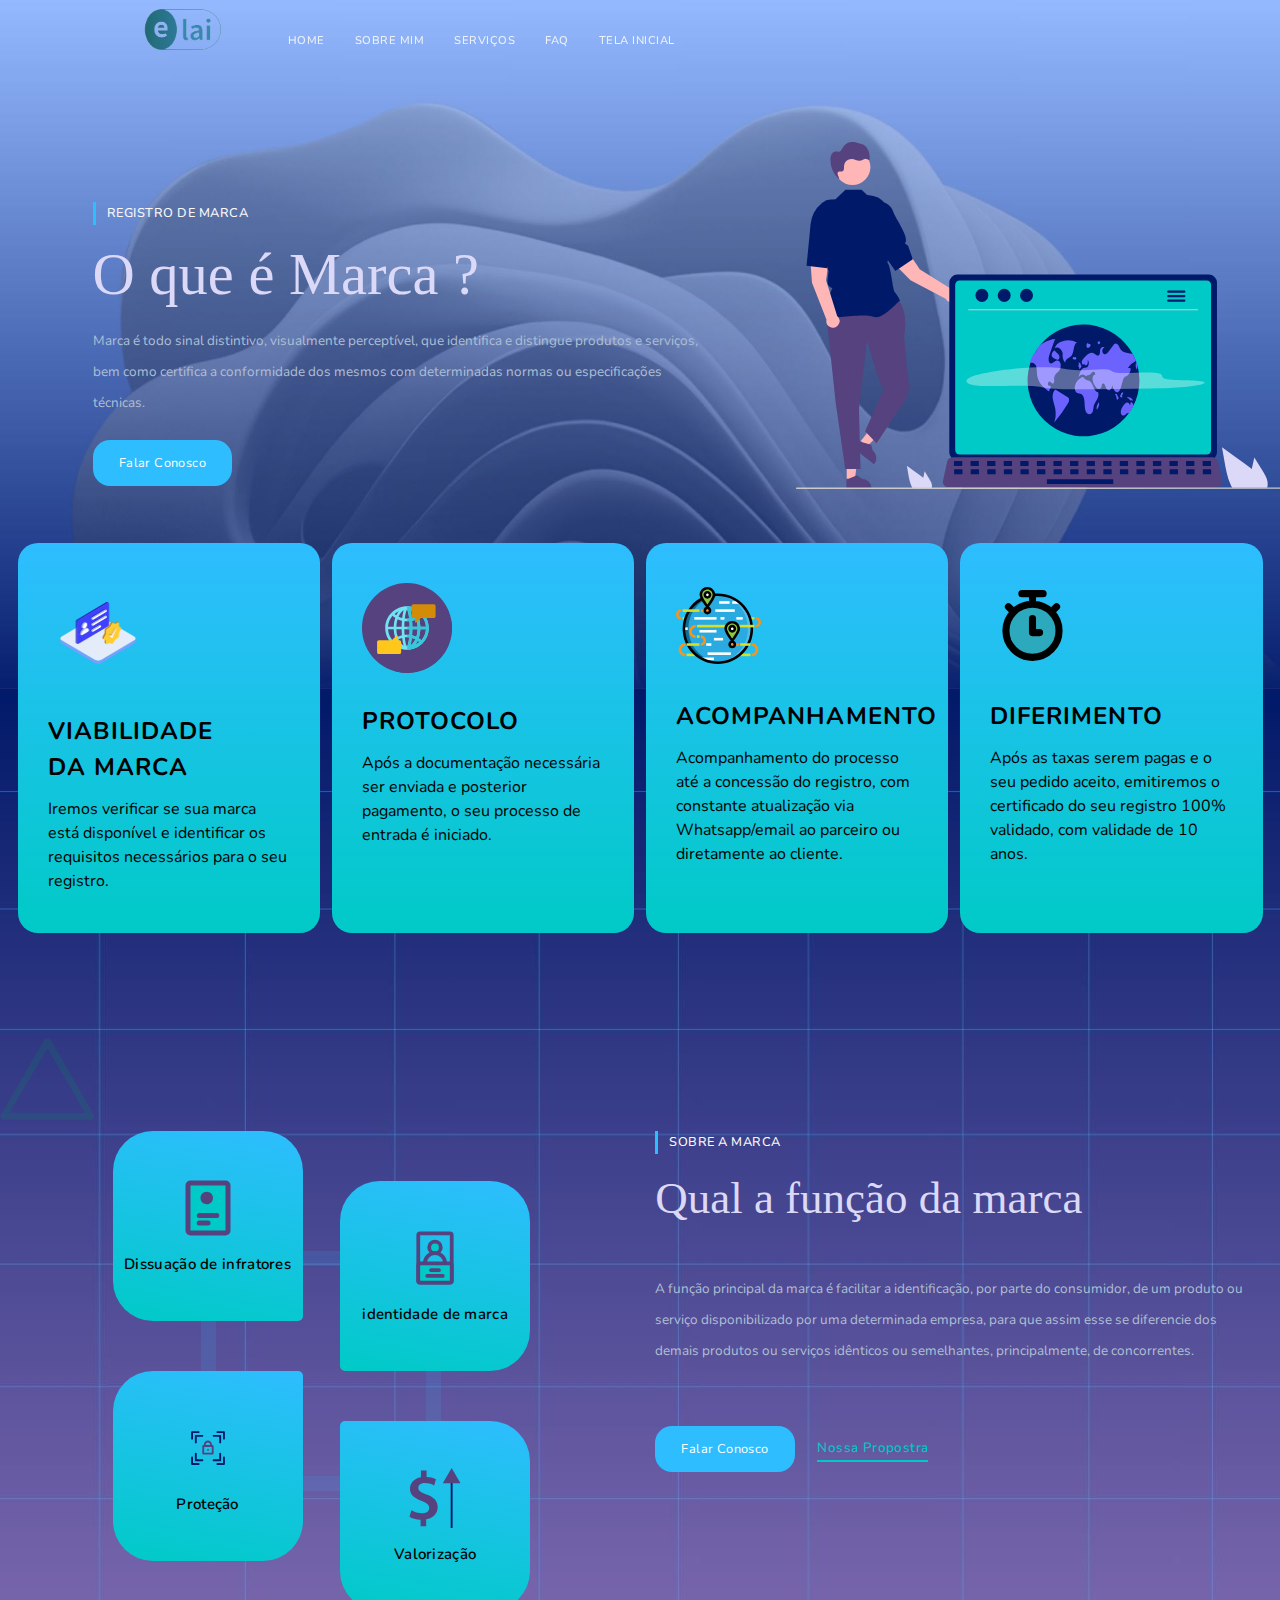
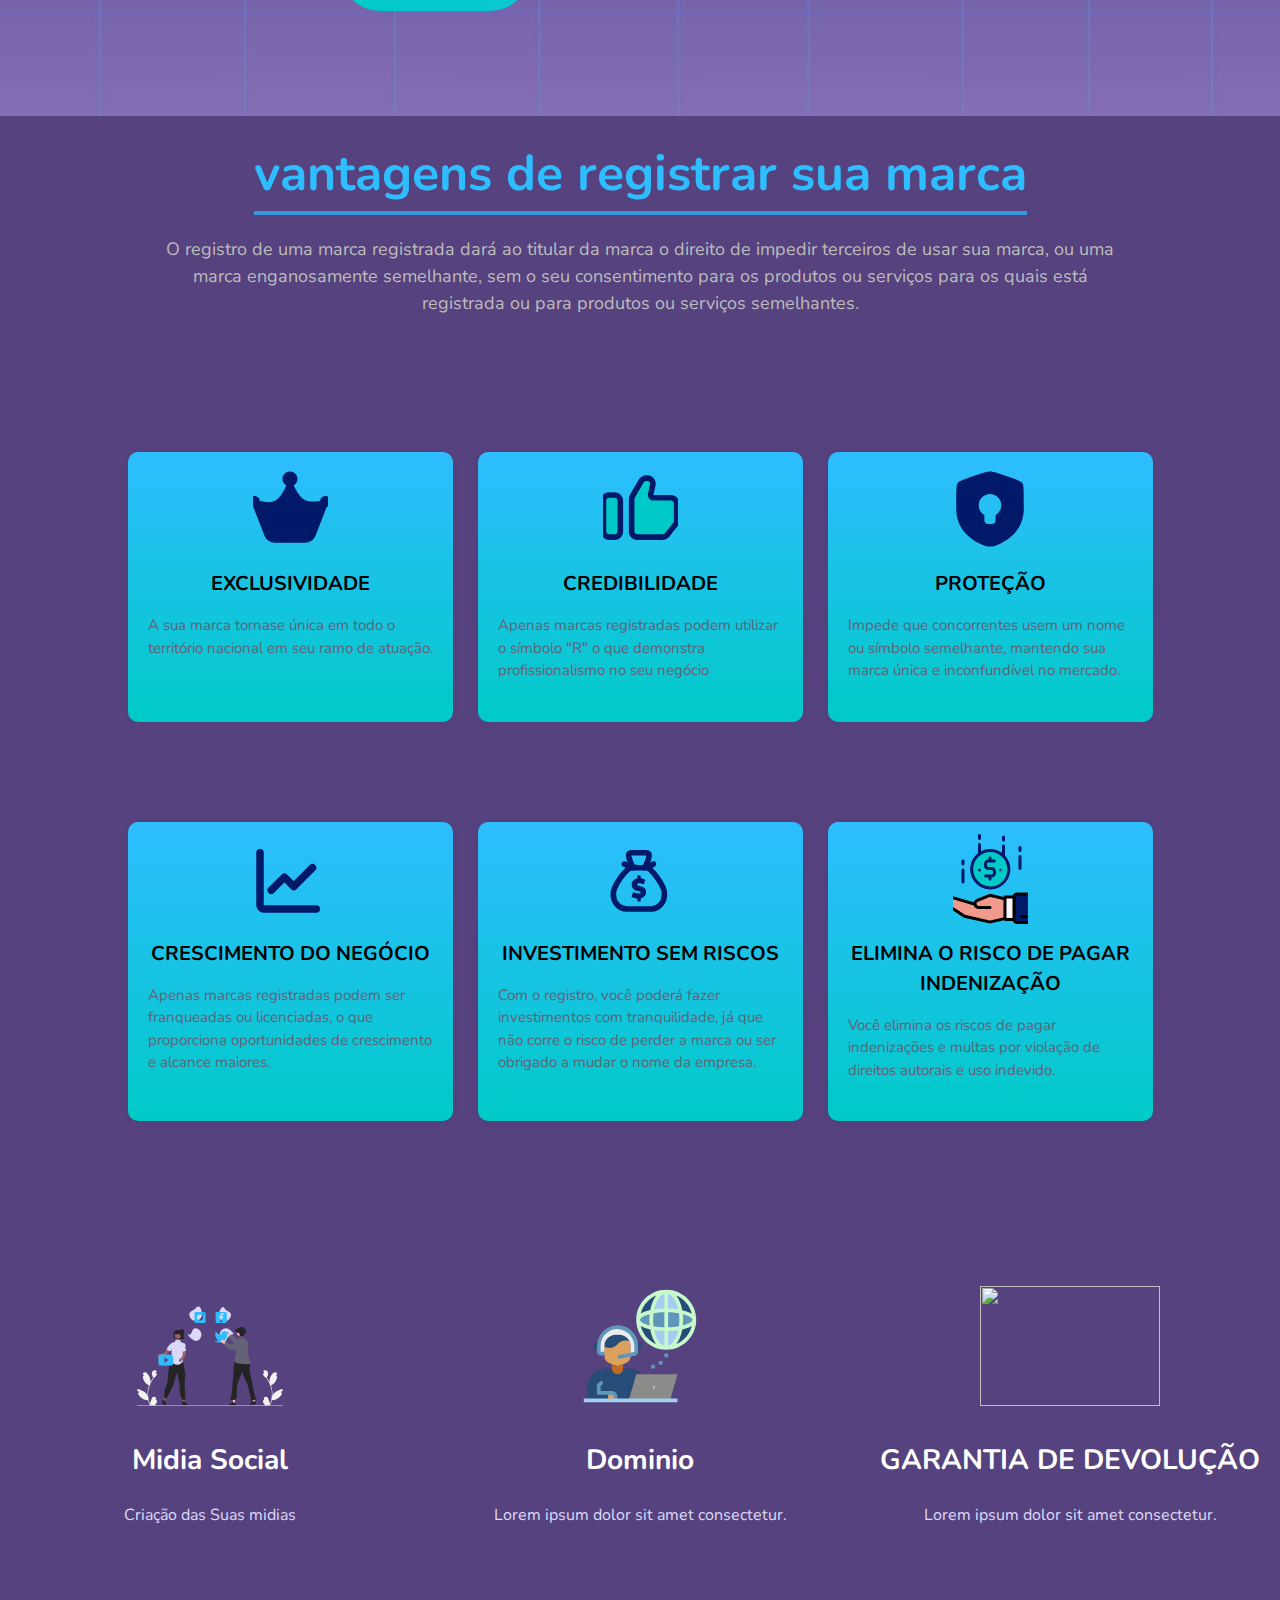
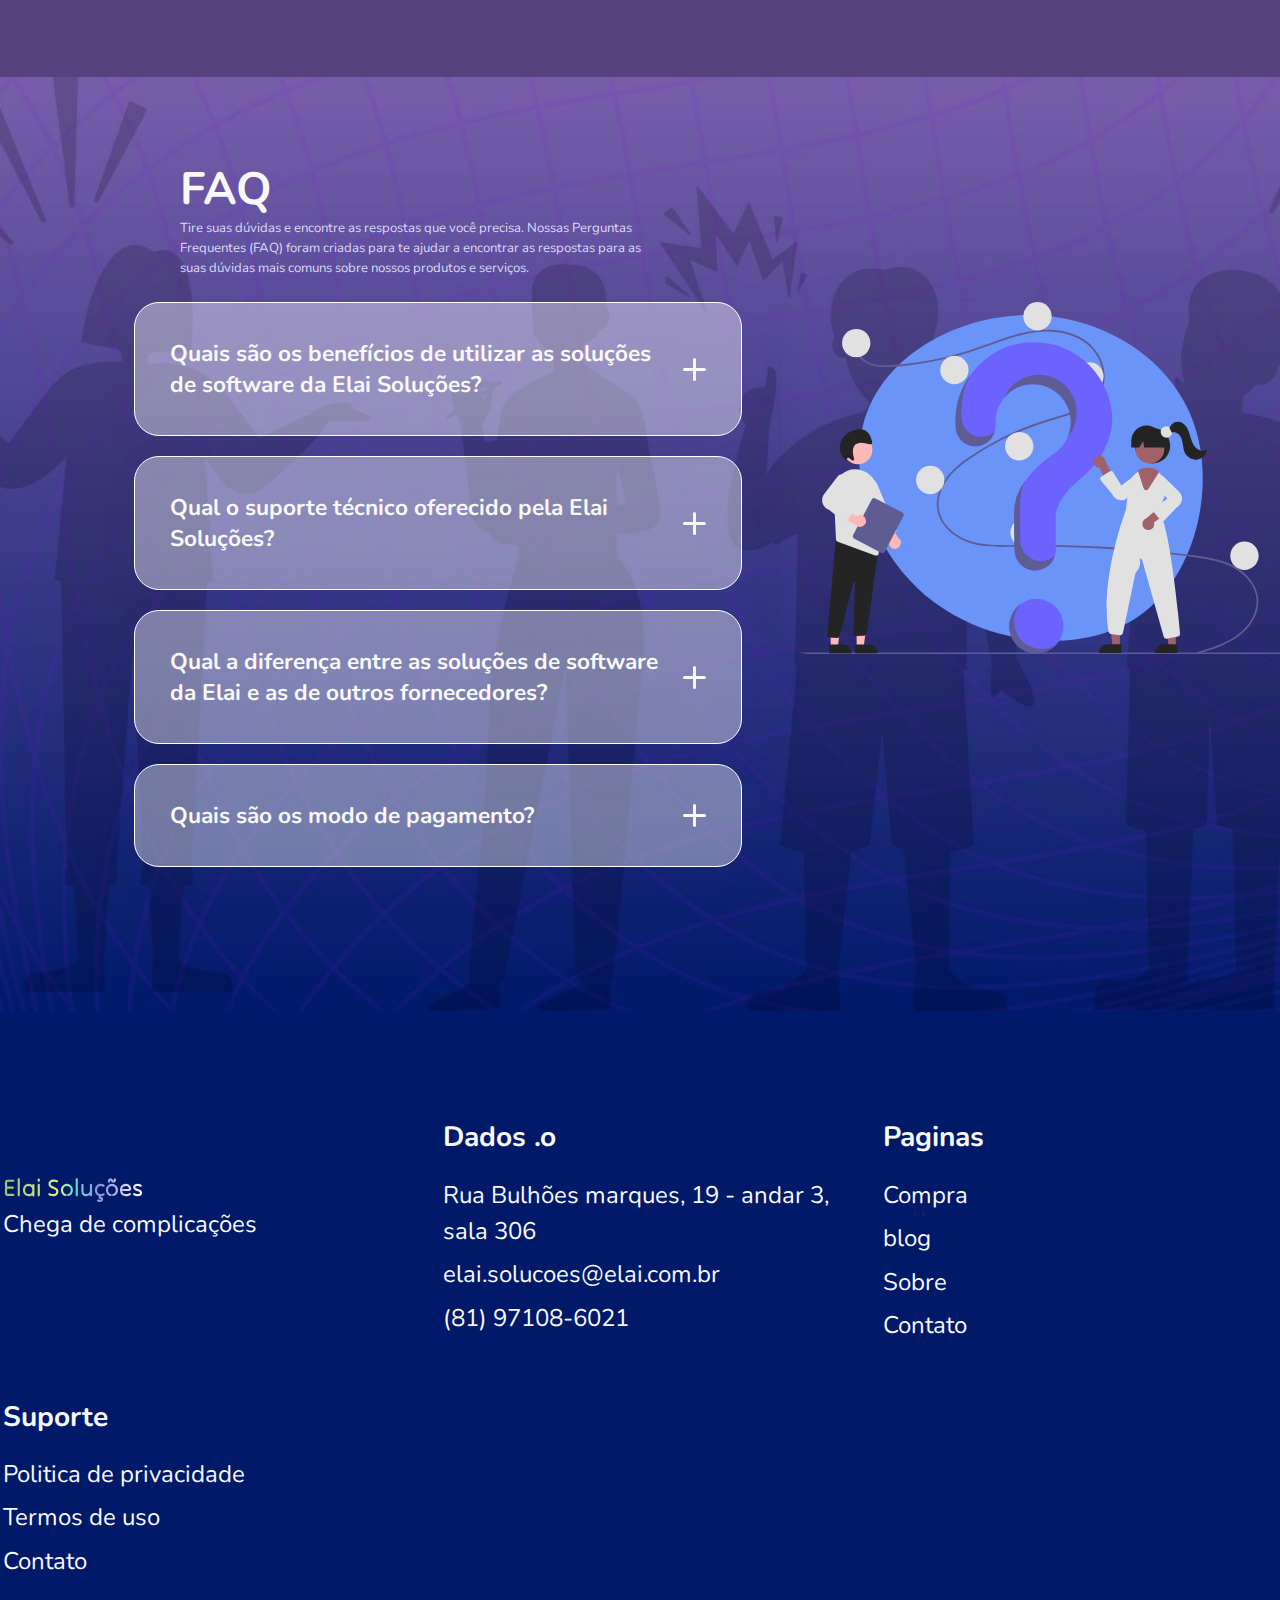
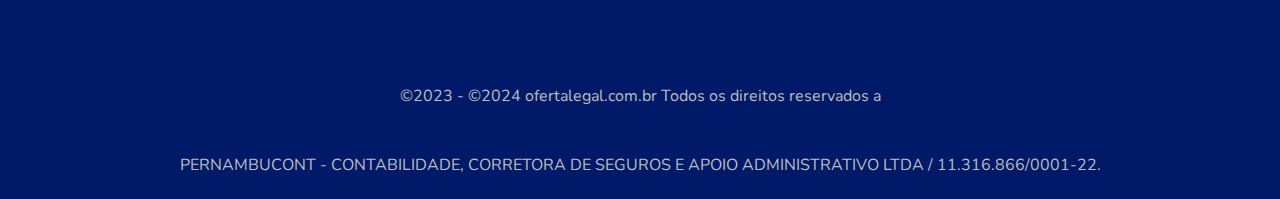
==== commit 8551e95e: "atualização final" ====
--- a/page/registroDeMarca.html
+++ b/page/registroDeMarca.html
@@ -10,7 +10,7 @@
     <script src="https://unpkg.com/scrollreveal@4.0.0/dist/scrollreveal.min.js"></script>
     <link rel="stylesheet" href="https://cdn.jsdelivr.net/npm/bootstrap-icons@1.11.3/font/bootstrap-icons.min.css">
 </head>
-<body>
+<body id="fixed">
     <div class="overlay"></div>
     <header id="header">
         <nav class="container-header">
@@ -26,7 +26,7 @@
                         <a href="#about" class="nav-link tracking-in-contract-bck">Sobre mim</a>
                     </li>
                     <li>
-                        <a href="#produto" class="nav-link tracking-in-contract-bck">Produtos</a>
+                        <a href="#services" class="nav-link tracking-in-contract-bck">Serviços</a>
                     </li>
                     <li>
                         <a href="#faq" class="nav-link tracking-in-contract-bck">FAQ</a>
@@ -34,15 +34,6 @@
                     <li>
                         <a href="index.html" class="nav-link tracking-in-contract-bck">Tela inicial</a>
                     </li>
-                    <!--<li>-->
-                    <!--    <a href="#contact" class="nav-link tracking-in-contract-bck">Contato</a>-->
-                    <!--</li>-->
-                    <!--<li>-->
-                    <!--    <a href="#subscription" class="nav-link tracking-in-contract-bck">Destaque</a>-->
-                    <!--</li>-->
-                    <!--<li>-->
-                    <!--    <a href="#team" class="nav-link tracking-in-contract-bck">Nosso Time</a>-->
-                    <!--</li>-->
                 </ul>
             </div>
             <!-- <a href="#" class="logo-portifolio" id="logo2">Portifolio <span>Web</span></a>            -->
@@ -69,19 +60,19 @@
                 </div>    
             </div>
             <div class="showcase-image mark" style="visibility: visible;">
-                <img src="../img/_svg/inicio-registrodemarca.svg" alt="">
+                <img src="../img/registroDeMarca/home/home-registro-marca.svg" alt="">
             </div>
         </div>
     </section>
     <div class="bg">
         <!-- cards -->
-        <section class="feature" id="home">
+        <section class="feature">
             <div class="container-general">
                 <div class="flex">
                     <div class="header-card aos-init aos-animate" data-aos="fade-up">
                         <div>
                             <figure>
-                                <img src="./img2/Images/icon/feature1.png" alt="">
+                                <img class="figure_img1" src="../img/registroDeMarca/home/viabilidade_marca.svg" alt="">
                             </figure>
                             <h4>viabilidade da marca</h4>
                             <p>Iremos verificar se sua marca está disponível e
@@ -93,7 +84,7 @@
                     <div class="header-card aos-init aos-animate" data-aos="fade-down">
                         <div>
                             <figure>
-                                <img class="figure_img1" src="./img2/Images/icon/feature2.png" alt="">
+                                <img class="figure_img2" src="../img/registroDeMarca/home/protocolo.svg" alt="">
                             </figure>
                             <h4>Protocolo</h4>
                             <p>Após a documentação necessária ser enviada e
@@ -105,7 +96,7 @@
                     <div class="header-card aos-init aos-animate" data-aos="fade-up">
                         <div>
                             <figure>
-                                <img src="./img2/Images/icon/feature3.png" alt="">
+                                <img class="figure_img3" src="../img/registroDeMarca/home/acompanhamento.svg" alt="">
                             </figure>
                             <h4>Acompanhamento</h4>
                             <p>Acompanhamento do processo até a concessão
@@ -118,7 +109,7 @@
                     <div class="header-card aos-init aos-animate" data-aos="fade-down">
                         <div>
                             <figure>
-                                <img src="./img2/Images/icon/feature4.png" alt="">
+                                <img class="figure_img3" src="../img/registroDeMarca/home/diferimento.svg" alt="">
                             </figure>
                             <h4>Diferimento</h4>
                             <p>Após as taxas serem pagas e o seu pedido aceito,
@@ -136,22 +127,22 @@
             <div class="container">
                 <div class="about-grid">
                     <div class="about-card">
-                        <img src="../img/_svg/elaiServices3.svg" class="icon" alt="">
+                        <img src="../img/registroDeMarca/servicos/dissuacao-infratores.svg" class="icon" alt="">
                         
-                        <h3>Elai Serviços</h3>
+                        <h3>Dissuação de infratores</h3>
                     </div>
                     <div class="about-card">
     
-                        <img src="../img/_svg/ElaiSolucoes.svg" class="icon" alt="">
-                        <h3>Elai Soluções</h3>
+                        <img src="../img/registroDeMarca/servicos/identidade-marca.svg" class="icon" alt="">
+                        <h3>identidade de marca</h3>
                     </div>
                     <div class="about-card">
-                        <img src="../img/_svg/certificadoDigital.svg" class="icon" alt="">
-                        <h3>Certificado Digital</h3>
+                        <img src="../img/registroDeMarca/servicos/protecao.svg" class="icon" alt="">
+                        <h3>Proteção</h3>
                     </div>
                     <div class="about-card">
-                        <img src="../img/_svg/Outros.svg" class="icon" alt="">
-                        <h3>Outros</h3>
+                        <img src="../img/registroDeMarca/servicos/valorizacao.svg   " class="icon" alt="">
+                        <h3>Valorização</h3>
                     </div>
                 </div>
                 <div class="about-info">
@@ -187,7 +178,7 @@
                 <div class="card">
                     
                     <div class="card-content">
-                        <img src="./img/chart-line.svg" alt="">
+                        <img src="../img/registroDeMarca/services_geral/exclusividade.svg" alt="">
                         <h1>EXCLUSIVIDADE</h1>
                         <p>A sua marca tornase única em todo o
                             território nacional
@@ -198,7 +189,7 @@
                 </div>
                 <div class="card">
                     <div class="card-content">
-                        <img src="./img/bag.svg" alt="">
+                        <img src="../img/registroDeMarca/services_geral/credibilidade.svg" alt="">
                         <h1>CREDIBILIDADE</h1>
                         <p>Apenas marcas
                             registradas podem
@@ -211,7 +202,7 @@
                 </div>
                 <div class="card">
                     <div class="card-content">
-                        <img src="./img/book-open.svg" alt="">
+                        <img src="../img/registroDeMarca/services_geral/protecao.svg" alt="">
                         <h1>PROTEÇÃO</h1>
                         <p>Impede que
                             concorrentes usem
@@ -226,7 +217,7 @@
                 </div>
                 <div class="card">
                     <div class="card-content">
-                        <img src="./img/android.svg" alt="">
+                        <img src="../img/registroDeMarca/services_geral/crescimento.svg" alt="">
                         <h1>CRESCIMENTO DO
                             NEGÓCIO</h1>
                         <p>Apenas marcas
@@ -242,7 +233,7 @@
                 </div>
                 <div class="card">
                     <div class="card-content">
-                        <img src="./img/calculator.svg" alt="">
+                        <img src="../img/registroDeMarca/services_geral/investimento-sem-risco.svg" alt="">
                         <h1>INVESTIMENTO
                             SEM RISCOS</h1>
                         <p>Com o registro, você
@@ -259,7 +250,7 @@
                 </div>
                 <div class="card">
                     <div class="card-content">
-                        <img src="./img/chart-line.svg" alt="">
+                        <img src="../img/registroDeMarca/services_geral/risco-indenizacao.svg" alt="">
                         <h1>ELIMINA O RISCO DE
                             PAGAR INDENIZAÇÃO</h1>
                         <p>Você elimina os
@@ -277,13 +268,13 @@
     <section class="information">
         <div class="container information_container" style="visibility: visible;">
             <div class="information">
-              <img src="public/img/cora2.png" alt="" class="information_img">
-              <h3 class="information_title">Cora</h3>
-              <p class="information_p">Banco parceiro do Oferta Legal</p>
+                <img src="../img/_svg/inicio-registrodemarca.svg" alt="" class="information_img">
+                <h3 class="information_title">Midia Social</h3>
+                <p class="information_p">Criação das Suas midias </p>
             </div>
             <div class="information">
-              <img src="public/img/svg/suporte.svg" alt="" class="information_img">
-              <h3 class="information_title">24/7 SUPORTE</h3>
+                <img src="../img/_svg/elaiServices3.svg" alt="" class="information_img">
+              <h3 class="information_title">Dominio</h3>
               <p class="information_p">Lorem ipsum dolor sit amet consectetur.</p>
             </div>
             <div class="information">
@@ -366,7 +357,7 @@
                 </div>
             </div>
             <div class="faq-img">
-                <img alt="" src="./img/about/faq.svg">
+                <img alt="" src="../img/about/faq.svg">
             </div>
         </div>
     </section>
@@ -374,10 +365,10 @@
     <footer class="footer">
         <div class="container footer_container">
             <div class="footer_item">
-            <a href="#" class="footer_logo">Oferta Legal</a>
-            <div class="footer_p">
-                Uma loja de vendas de indicações de empresas parceiras
-            </div>
+                <img src=". ./img/logo/Elai.png" alt="" width="90px">
+                <div class="footer_p">
+                  <span class="gradient-text">Elai Soluções </span><br>Chega de complicações
+                </div>
             </div>
             <div class="footer_item">
             <h3 class="footer_item_titl">Dados .o</h3>
@@ -418,7 +409,7 @@
     </footer>
     <script src="https://cdnjs.cloudflare.com/ajax/libs/mixitup/3.3.1/mixitup.min.js"></script>
     <script src="https://cdnjs.cloudflare.com/ajax/libs/mixitup/3.3.1/mixitup.js"></script>
-    <script src="../js/swiper-bundle.min.js"></script>
+    <!-- <script src="../js/swiper-bundle.min.js"></script> -->
     <script src="../js/script.js"></script>
 </body>
 </html>--- a/css/styleGeralService.css
+++ b/css/styleGeralService.css
@@ -99,7 +99,14 @@
 }
 
 .header-card .figure_img1{
-    width: 53px;
+    width: 100px;
+    transform: rotateY(12deg);
+}
+.header-card .figure_img2{
+    width: 90px;
+}
+.header-card .figure_img3{
+    width: 85px;
 }
 .header-card img{
     width: 60px;
@@ -469,18 +476,23 @@
     display: grid;
     grid-template-columns: repeat(auto-fit, minmax(22rem, 1fr));
     grid-gap: 3rem;
-    padding-top: 3rem !important;
-  }
-  .information {
+    padding-top: 6rem !important;
+    padding-bottom: 10rem !important;
+}
+.information {
     text-align: center;
-  }
-  .information img{
-      width: 12rem;
-      height: 8rem;
-  }
-  .information_title {
+}
+.information img{
+    width: 12rem;
+    height: 8rem;
+}
+.information_title {
+    color: #fff;
     margin: 1.5rem 0rem;
-  }
+}
+.information_p {
+    color: #dbd9f7;    
+}
  /*----------- 1000px Screens ----------- */
 
 @media (max-width: 1000px) {
--- a/css/style.css
+++ b/css/style.css
@@ -1,8 +1,8 @@
 @import url("https://fonts.googleapis.com/css2?family=Nunito:wght@300;400;500;600;700;800&family=Tilt+Neon&display=swap");
 :root{
-    --main-color-1: rgb(0, 202, 199);
+    --main-color-1: #00cac7;
   --main-color-2: rgb(46, 189, 255);
-  --colo-primary-card: rgba(46, 189, 255, 0.699);
+  --colo-primary-card: rgba(46, 189, 255, 0.698);
   --main-color-dark: #242425;
   --main-color-dark-1: #636277;
   --main-color-dark-2: #bebcbc;
@@ -314,6 +314,11 @@
   background-color: var(--bg-color-transparent);
   box-shadow: 0 5px 18px 0.1px rgba(0,0,0,0.1);
   backdrop-filter: blur(15px);
+}
+header.scrolled {
+  background-color: var(--bg-color-transparent);
+  box-shadow: 0 5px 18px 0.1px rgba(0, 0, 0, 0.3);
+  backdrop-filter: blur(20px);
 }
 nav.container-header{
   display: flex;
@@ -732,6 +737,7 @@
   transform: none;
   opacity: 1;
 } */
+
 .about .container{
   display: grid;
   grid-template-columns: 1fr 1.3fr;
